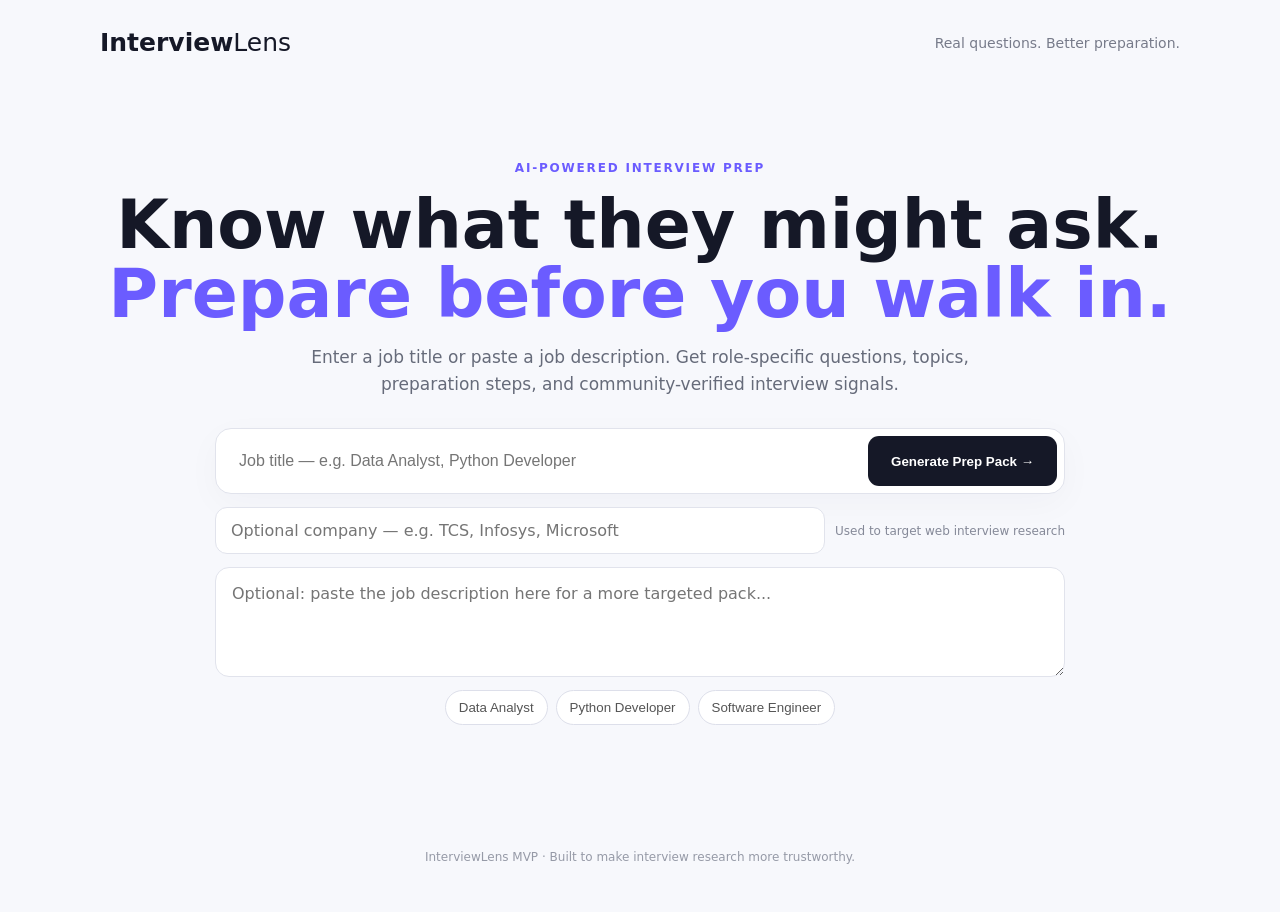
==== interviewlens/index.html @ b424f3cd "Polish interview experience panel styles" ====
<!doctype html>
<html lang="en"><head><meta charset="UTF-8"><meta name="viewport" content="width=device-width,initial-scale=1"><title>InterviewLens — Interview Prep</title><link rel="stylesheet" href="style.css"><style>.q-actions{margin-left:39px;display:flex;gap:8px;flex-wrap:wrap}.asked,.report{border:1px solid #dfe2ec;background:#f7f8fb;border-radius:9px;padding:8px 11px;cursor:pointer}.asked.confirmed,.report.reported{background:#eaf8ef;border-color:#bfe6cb;color:#23703c}.section-note{margin:-5px 0 15px;color:#777d8d;font-size:13px;line-height:1.5}.experience-list{display:grid;gap:10px}.experience-item{padding:14px;border:1px solid #e5e6ee;border-radius:12px;background:#fbfbfe}.experience-item>div:first-child{display:flex;justify-content:space-between;gap:12px;align-items:start}.experience-item strong{line-height:1.45}.report-count{font-size:12px;font-weight:800;white-space:nowrap;color:#4f43c9}.experience-context{display:flex;gap:6px;flex-wrap:wrap;margin-top:9px}.experience-chip{font-size:11px;color:#686d7c;background:white;border:1px solid #e2e4ec;border-radius:20px;padding:5px 8px}.modal{position:fixed;inset:0;background:#15182766;display:grid;place-items:center;padding:20px;z-index:20}.modal.hidden{display:none}.modal-panel{position:relative;width:min(520px,100%);background:white;border-radius:18px;padding:25px;box-shadow:0 20px 70px #15182730}.modal-close{position:absolute;right:14px;top:10px;border:0;background:transparent;font-size:27px;color:#777d8d;cursor:pointer}.modal-panel h3{margin:4px 0 10px;font-size:24px}.report-question{padding:12px;background:#f7f8fc;border-radius:10px;color:#424756;line-height:1.5}.modal-panel label{display:block;font-size:13px;font-weight:700;margin-top:14px}.modal-panel input,.modal-panel select{display:block;width:100%;margin-top:6px;padding:11px 12px;border:1px solid #dfe2ec;border-radius:10px;font:inherit;background:white}.privacy-note{font-size:12px;color:#858998;line-height:1.5}.modal-actions{display:flex;justify-content:flex-end;gap:8px;margin-top:16px}.primary-action{border:0;border-radius:10px;padding:10px 14px;background:#151827;color:white;font-weight:700;cursor:pointer}.report-status{display:block;margin-top:10px;color:#4f43c9}.experience-card{background:#fff}.section-note{margin-top:-6px}@media(max-width:700px){.q-actions{margin-left:0}.experience-item>div:first-child{display:block}.report-count{display:block;margin-top:6px}.modal-panel{padding:22px}}</style></head><body><main><header><div class="logo">Interview<span>Lens</span></div><div class="tag">Real questions. Better preparation.</div></header><section class="hero"><p class="eyebrow">AI-POWERED INTERVIEW PREP</p><h1>Know what they might ask.<br><span>Prepare before you walk in.</span></h1><p class="lead">Enter a job title or paste a job description. Get role-specific questions, topics, preparation steps, and community-verified interview signals.</p><div class="search"><input id="role" placeholder="Job title — e.g. Data Analyst, Python Developer"><button id="generate">Generate Prep Pack →</button></div><div class="research-input"><input id="company" placeholder="Optional company — e.g. TCS, Infosys, Microsoft"><span>Used to target web interview research</span></div><textarea id="jd" placeholder="Optional: paste the job description here for a more targeted pack..."></textarea><div class="examples"><button data-role="Data Analyst">Data Analyst</button><button data-role="Python Developer">Python Developer</button><button data-role="Software Engineer">Software Engineer</button></div></section><section id="results" class="hidden"><div class="result-head"><div><p class="eyebrow">YOUR PREP PACK</p><h2 id="resultTitle"></h2><p id="resultSub"></p></div><button id="reset" class="ghost">← New search</button></div><div class="grid"><article class="card wide"><div class="card-title"><h3>🔥 Top interview questions</h3><span id="confidence">Community confidence: building</span></div><div id="questions"></div></article><article class="card wide experience-card"><div class="card-title"><h3>🧑‍💼 Candidate interview experiences</h3><span>Community-reported context</span></div><p class="section-note">See which questions candidates report being asked most often, plus the interview round and difficulty they reported.</p><div id="experienceList" class="experience-list"></div></article><article class="card wide research-card"><div class="card-title"><h3>🌐 Web research</h3><span id="researchStatus">Not searched yet</span></div><div id="researchLeads" class="research-leads"></div><div id="sources" class="sources"></div></article><article class="card"><h3>🧠 Topics to revise</h3><ul id="topics"></ul></article><article class="card"><h3>💬 Behavioral questions</h3><ul id="behavioral"></ul></article><article class="card"><h3>✅ Before the interview</h3><ul id="checklist"></ul></article><article class="card trust"><h3>⭐ Community signal</h3><div class="signal" id="signalNumber">0</div><p>candidate confirmations</p><small>Recommendations and candidate-reported evidence are kept clearly separated.</small></article></div></section><div id="reportModal" class="modal hidden" role="dialog" aria-modal="true" aria-labelledby="reportTitle"><div class="modal-panel"><button id="closeReport" class="modal-close" aria-label="Close">×</button><p class="eyebrow">COMMUNITY REPORT</p><h3 id="reportTitle">Were you asked this?</h3><p id="reportQuestion" class="report-question"></p><label>Company (optional)<input id="reportCompany" maxlength="120" placeholder="e.g. TCS"></label><label>Interview round<select id="reportRound"><option>Technical</option><option>Coding</option><option>System Design</option><option>HR / Behavioral</option><option>Managerial</option><option>Screening</option><option>Other</option></select></label><label>Difficulty<select id="reportDifficulty"><option>Easy</option><option selected>Medium</option><option>Hard</option></select></label><p class="privacy-note">Do not enter your name, email, phone number, or other personal information.</p><div class="modal-actions"><button id="cancelReport" class="ghost">Cancel</button><button id="submitReport" class="primary-action">Submit experience</button></div><small id="reportStatus" class="report-status"></small></div></div><footer>InterviewLens MVP · Built to make interview research more trustworthy.</footer></main><script>window.INTERVIEWLENS_API='https://interviewlens-api.vercel.app';</script><script src="app.js"></script></body></html>
---- interviewlens/style.css ----
*{box-sizing:border-box}body{margin:0;font-family:Inter,system-ui,-apple-system,Segoe UI,sans-serif;background:#f7f8fc;color:#151827}main{max-width:1120px;margin:auto;padding:28px 20px}header{display:flex;justify-content:space-between;align-items:center}.logo{font-size:25px;font-weight:800}.logo span{font-weight:400}.tag{color:#777b8a;font-size:14px}.hero{padding:92px 0 65px;text-align:center}.eyebrow{font-size:12px;font-weight:800;letter-spacing:1.8px;color:#6b5cff}.hero h1{font-size:clamp(38px,6vw,68px);line-height:1.02;margin:15px 0}.hero h1 span{color:#6b5cff}.lead{max-width:720px;margin:0 auto 30px;color:#666b7a;font-size:17px;line-height:1.6}.search{display:flex;max-width:850px;margin:auto;background:#fff;padding:7px;border:1px solid #e1e3ec;border-radius:16px;box-shadow:0 10px 35px #1c214008}.search input{flex:1;border:0;outline:0;padding:16px;font-size:16px;min-width:0}.search button,#generate{border:0;border-radius:11px;padding:0 23px;background:#151827;color:white;font-weight:700;cursor:pointer}.research-input{display:flex;align-items:center;gap:10px;width:850px;max-width:100%;margin:13px auto 0;text-align:left}.research-input input{flex:1;min-width:0;border:1px solid #e1e3ec;border-radius:12px;padding:13px 15px;font:inherit;outline:0;background:#fff}.research-input span{font-size:12px;color:#858998;white-space:nowrap}textarea{display:block;width:850px;max-width:100%;height:110px;margin:13px auto;border:1px solid #e1e3ec;border-radius:14px;padding:16px;font:inherit;resize:vertical;outline:0}.examples{display:flex;gap:8px;justify-content:center;flex-wrap:wrap}.examples button,.ghost{border:1px solid #dddfea;background:white;padding:9px 13px;border-radius:20px;cursor:pointer;color:#555}.hidden{display:none}.result-head{display:flex;justify-content:space-between;align-items:end;margin-bottom:22px}.result-head h2{font-size:36px;margin:5px 0}.result-head p{color:#707585}.grid{display:grid;grid-template-columns:repeat(2,1fr);gap:16px}.card{background:white;border:1px solid #e3e5ed;border-radius:18px;padding:22px}.wide{grid-column:1/-1}.card h3{margin:0 0 16px}.card-title{display:flex;justify-content:space-between;gap:15px;align-items:center}.card-title span{font-size:12px;color:#737888}.q{border-top:1px solid #eeeef3;padding:17px 0}.q:first-child{border-top:0}.q-head{display:flex;gap:13px}.q-num{font-weight:800;color:#8b90a0}.q p{margin:0;font-weight:650;line-height:1.45}.q small{display:block;margin:8px 0 10px 39px;color:#8a8e9c}.answer{margin:0 0 10px 39px;border-left:3px solid #e3e5ed;padding-left:10px}.answer summary{cursor:pointer;color:#4f43c9;font-size:13px;font-weight:700}.answer p{margin:8px 0 0;color:#686d7c;font-size:13px;line-height:1.5;font-weight:400}.asked{margin-left:39px;border:1px solid #dfe2ec;background:#f7f8fb;border-radius:9px;padding:8px 11px;cursor:pointer}.asked.confirmed{background:#eaf8ef;border-color:#bfe6cb;color:#23703c}.card ul{padding-left:20px;margin:0}.card li{padding:7px 0;color:#565b6a;line-height:1.4}.trust{text-align:center}.signal{font-size:46px;font-weight:800;color:#6b5cff;margin:10px}.trust p{margin:0 0 12px;color:#666}.trust small{color:#858998;line-height:1.5;display:block}.research-card{background:#fbfbfe}.research-leads{display:grid;gap:10px}.lead-item{padding:14px;border:1px solid #e5e6ee;border-radius:12px;background:#fff}.lead-item p{margin:0 0 7px;font-weight:650;line-height:1.45}.lead-item small{color:#858998}.sources{margin-top:16px;display:grid;gap:8px}.source{padding:12px 14px;border:1px solid #e7e8ef;border-radius:10px;background:#fff}.source a{font-weight:700;color:#4f43c9;text-decoration:none}.source small{display:block;margin-top:5px;color:#858998;line-height:1.4}.research-empty{padding:12px 0;color:#777d8d;line-height:1.5}footer{text-align:center;color:#969aa7;font-size:12px;padding:60px 0 20px}@media(max-width:700px){main{padding:20px 14px}.tag{display:none}.hero{padding:60px 0 40px}.search{display:block;background:transparent;border:0;box-shadow:none}.search input{width:100%;background:white;border:1px solid #e1e3ec;border-radius:12px;margin-bottom:8px}.search button{height:52px;width:100%}.research-input{display:block}.research-input input{width:100%}.research-input span{display:block;margin:7px 2px 0}.grid{grid-template-columns:1fr}.wide{grid-column:auto}.result-head{align-items:start;gap:10px}.result-head h2{font-size:28px}.ghost{white-space:nowrap}}
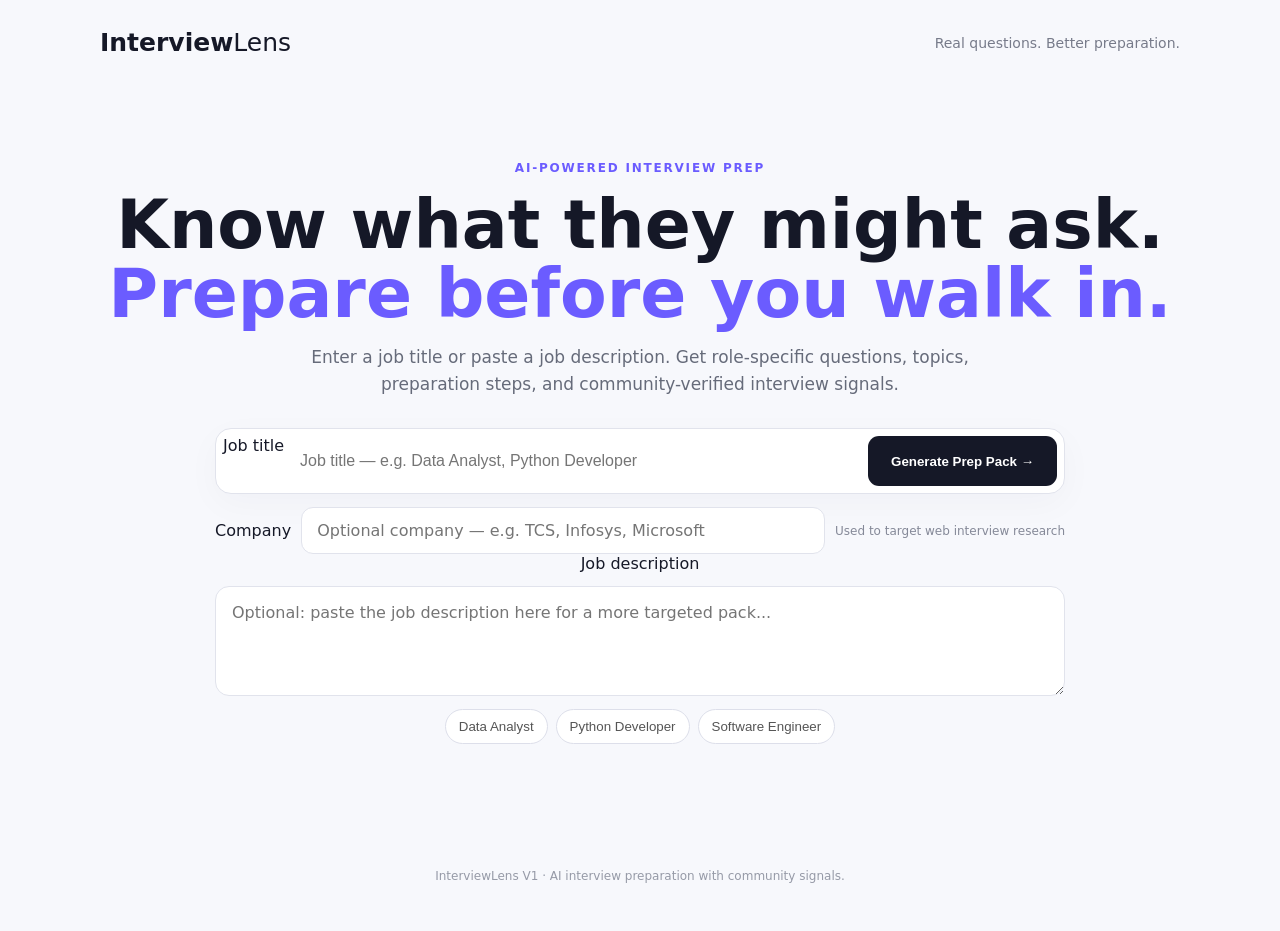
==== commit 9d677ad2: "polish InterviewLens metadata and accessibility" ====
--- a/interviewlens/index.html
+++ b/interviewlens/index.html
@@ -1,2 +1 @@
-<!doctype html>
-<html lang="en"><head><meta charset="UTF-8"><meta name="viewport" content="width=device-width,initial-scale=1"><title>InterviewLens — Interview Prep</title><link rel="stylesheet" href="style.css"><style>.q-actions{margin-left:39px;display:flex;gap:8px;flex-wrap:wrap}.asked,.report{border:1px solid #dfe2ec;background:#f7f8fb;border-radius:9px;padding:8px 11px;cursor:pointer}.asked.confirmed,.report.reported{background:#eaf8ef;border-color:#bfe6cb;color:#23703c}.section-note{margin:-5px 0 15px;color:#777d8d;font-size:13px;line-height:1.5}.experience-list{display:grid;gap:10px}.experience-item{padding:14px;border:1px solid #e5e6ee;border-radius:12px;background:#fbfbfe}.experience-item>div:first-child{display:flex;justify-content:space-between;gap:12px;align-items:start}.experience-item strong{line-height:1.45}.report-count{font-size:12px;font-weight:800;white-space:nowrap;color:#4f43c9}.experience-context{display:flex;gap:6px;flex-wrap:wrap;margin-top:9px}.experience-chip{font-size:11px;color:#686d7c;background:white;border:1px solid #e2e4ec;border-radius:20px;padding:5px 8px}.modal{position:fixed;inset:0;background:#15182766;display:grid;place-items:center;padding:20px;z-index:20}.modal.hidden{display:none}.modal-panel{position:relative;width:min(520px,100%);background:white;border-radius:18px;padding:25px;box-shadow:0 20px 70px #15182730}.modal-close{position:absolute;right:14px;top:10px;border:0;background:transparent;font-size:27px;color:#777d8d;cursor:pointer}.modal-panel h3{margin:4px 0 10px;font-size:24px}.report-question{padding:12px;background:#f7f8fc;border-radius:10px;color:#424756;line-height:1.5}.modal-panel label{display:block;font-size:13px;font-weight:700;margin-top:14px}.modal-panel input,.modal-panel select{display:block;width:100%;margin-top:6px;padding:11px 12px;border:1px solid #dfe2ec;border-radius:10px;font:inherit;background:white}.privacy-note{font-size:12px;color:#858998;line-height:1.5}.modal-actions{display:flex;justify-content:flex-end;gap:8px;margin-top:16px}.primary-action{border:0;border-radius:10px;padding:10px 14px;background:#151827;color:white;font-weight:700;cursor:pointer}.report-status{display:block;margin-top:10px;color:#4f43c9}.experience-card{background:#fff}.section-note{margin-top:-6px}@media(max-width:700px){.q-actions{margin-left:0}.experience-item>div:first-child{display:block}.report-count{display:block;margin-top:6px}.modal-panel{padding:22px}}</style></head><body><main><header><div class="logo">Interview<span>Lens</span></div><div class="tag">Real questions. Better preparation.</div></header><section class="hero"><p class="eyebrow">AI-POWERED INTERVIEW PREP</p><h1>Know what they might ask.<br><span>Prepare before you walk in.</span></h1><p class="lead">Enter a job title or paste a job description. Get role-specific questions, topics, preparation steps, and community-verified interview signals.</p><div class="search"><input id="role" placeholder="Job title — e.g. Data Analyst, Python Developer"><button id="generate">Generate Prep Pack →</button></div><div class="research-input"><input id="company" placeholder="Optional company — e.g. TCS, Infosys, Microsoft"><span>Used to target web interview research</span></div><textarea id="jd" placeholder="Optional: paste the job description here for a more targeted pack..."></textarea><div class="examples"><button data-role="Data Analyst">Data Analyst</button><button data-role="Python Developer">Python Developer</button><button data-role="Software Engineer">Software Engineer</button></div></section><section id="results" class="hidden"><div class="result-head"><div><p class="eyebrow">YOUR PREP PACK</p><h2 id="resultTitle"></h2><p id="resultSub"></p></div><button id="reset" class="ghost">← New search</button></div><div class="grid"><article class="card wide"><div class="card-title"><h3>🔥 Top interview questions</h3><span id="confidence">Community confidence: building</span></div><div id="questions"></div></article><article class="card wide experience-card"><div class="card-title"><h3>🧑‍💼 Candidate interview experiences</h3><span>Community-reported context</span></div><p class="section-note">See which questions candidates report being asked most often, plus the interview round and difficulty they reported.</p><div id="experienceList" class="experience-list"></div></article><article class="card wide research-card"><div class="card-title"><h3>🌐 Web research</h3><span id="researchStatus">Not searched yet</span></div><div id="researchLeads" class="research-leads"></div><div id="sources" class="sources"></div></article><article class="card"><h3>🧠 Topics to revise</h3><ul id="topics"></ul></article><article class="card"><h3>💬 Behavioral questions</h3><ul id="behavioral"></ul></article><article class="card"><h3>✅ Before the interview</h3><ul id="checklist"></ul></article><article class="card trust"><h3>⭐ Community signal</h3><div class="signal" id="signalNumber">0</div><p>candidate confirmations</p><small>Recommendations and candidate-reported evidence are kept clearly separated.</small></article></div></section><div id="reportModal" class="modal hidden" role="dialog" aria-modal="true" aria-labelledby="reportTitle"><div class="modal-panel"><button id="closeReport" class="modal-close" aria-label="Close">×</button><p class="eyebrow">COMMUNITY REPORT</p><h3 id="reportTitle">Were you asked this?</h3><p id="reportQuestion" class="report-question"></p><label>Company (optional)<input id="reportCompany" maxlength="120" placeholder="e.g. TCS"></label><label>Interview round<select id="reportRound"><option>Technical</option><option>Coding</option><option>System Design</option><option>HR / Behavioral</option><option>Managerial</option><option>Screening</option><option>Other</option></select></label><label>Difficulty<select id="reportDifficulty"><option>Easy</option><option selected>Medium</option><option>Hard</option></select></label><p class="privacy-note">Do not enter your name, email, phone number, or other personal information.</p><div class="modal-actions"><button id="cancelReport" class="ghost">Cancel</button><button id="submitReport" class="primary-action">Submit experience</button></div><small id="reportStatus" class="report-status"></small></div></div><footer>InterviewLens MVP · Built to make interview research more trustworthy.</footer></main><script>window.INTERVIEWLENS_API='https://interviewlens-api.vercel.app';</script><script src="app.js"></script></body></html>+<!doctype html><html lang="en"><head><meta charset="UTF-8"><meta name="viewport" content="width=device-width,initial-scale=1"><meta name="theme-color" content="#151827"><meta name="description" content="InterviewLens helps job seekers prepare for interviews with role-specific questions, web research, candidate-reported experiences, and an adaptive AI mock interview."><meta property="og:type" content="website"><meta property="og:title" content="InterviewLens — AI Interview Preparation"><meta property="og:description" content="Prepare with role-specific questions, real interview signals, web research, and adaptive AI mock interviews."><meta property="og:url" content="https://karanaldo-07.github.io/web/"><link rel="canonical" href="https://karanaldo-07.github.io/web/"><title>InterviewLens — AI Interview Preparation</title><link rel="stylesheet" href="style.css"><style>.q-actions{margin-left:39px;display:flex;gap:8px;flex-wrap:wrap}.asked,.report{border:1px solid #dfe2ec;background:#f7f8fb;border-radius:9px;padding:8px 11px;cursor:pointer}.asked.confirmed,.report.reported{background:#eaf8ef;border-color:#bfe6cb;color:#23703c}.section-note{margin:-5px 0 15px;color:#777d8d;font-size:13px;line-height:1.5}.experience-list{display:grid;gap:10px}.experience-item{padding:14px;border:1px solid #e5e6ee;border-radius:12px;background:#fbfbfe}.experience-item>div:first-child{display:flex;justify-content:space-between;gap:12px;align-items:start}.experience-item strong{line-height:1.45}.report-count{font-size:12px;font-weight:800;white-space:nowrap;color:#4f43c9}.experience-context{display:flex;gap:6px;flex-wrap:wrap;margin-top:9px}.experience-chip{font-size:11px;color:#686d7c;background:white;border:1px solid #e2e4ec;border-radius:20px;padding:5px 8px}.modal{position:fixed;inset:0;background:#15182766;display:grid;place-items:center;padding:20px;z-index:20}.modal.hidden{display:none}.modal-panel{position:relative;width:min(520px,100%);background:white;border-radius:18px;padding:25px;box-shadow:0 20px 70px #15182730}.modal-close{position:absolute;right:14px;top:10px;border:0;background:transparent;font-size:27px;color:#777d8d;cursor:pointer}.modal-panel h3{margin:4px 0 10px;font-size:24px}.report-question{padding:12px;background:#f7f8fc;border-radius:10px;color:#424756;line-height:1.5}.modal-panel label{display:block;font-size:13px;font-weight:700;margin-top:14px}.modal-panel input,.modal-panel select{display:block;width:100%;margin-top:6px;padding:11px 12px;border:1px solid #dfe2ec;border-radius:10px;font:inherit;background:white}.privacy-note{font-size:12px;color:#858998;line-height:1.5}.modal-actions{display:flex;justify-content:flex-end;gap:8px;margin-top:16px}.primary-action{border:0;border-radius:10px;padding:10px 14px;background:#151827;color:white;font-weight:700;cursor:pointer}.report-status{display:block;margin-top:10px;color:#4f43c9}.experience-card{background:#fff}.section-note{margin-top:-6px}@media(max-width:700px){.q-actions{margin-left:0}.experience-item>div:first-child{display:block}.report-count{display:block;margin-top:6px}.modal-panel{padding:22px}}</style><script type="application/ld+json">{"@context":"https://schema.org","@type":"WebApplication","name":"InterviewLens","applicationCategory":"BusinessApplication","operatingSystem":"Web","description":"AI-powered interview preparation with role-specific questions, candidate-reported interview experiences, web research, and adaptive mock interviews.","url":"https://karanaldo-07.github.io/web/"}</script></head><body><main><header><div class="logo" aria-label="InterviewLens">Interview<span>Lens</span></div><div class="tag">Real questions. Better preparation.</div></header><section class="hero"><p class="eyebrow">AI-POWERED INTERVIEW PREP</p><h1>Know what they might ask.<br><span>Prepare before you walk in.</span></h1><p class="lead">Enter a job title or paste a job description. Get role-specific questions, topics, preparation steps, and community-verified interview signals.</p><div class="search"><label class="sr-only" for="role">Job title</label><input id="role" aria-label="Job title" autocomplete="organization-title" placeholder="Job title — e.g. Data Analyst, Python Developer"><button id="generate" type="button">Generate Prep Pack →</button></div><div class="research-input"><label class="sr-only" for="company">Company</label><input id="company" aria-label="Company" autocomplete="organization" placeholder="Optional company — e.g. TCS, Infosys, Microsoft"><span>Used to target web interview research</span></div><label class="sr-only" for="jd">Job description</label><textarea id="jd" aria-label="Job description" placeholder="Optional: paste the job description here for a more targeted pack..."></textarea><div class="examples"><button type="button" data-role="Data Analyst">Data Analyst</button><button type="button" data-role="Python Developer">Python Developer</button><button type="button" data-role="Software Engineer">Software Engineer</button></div></section><section id="results" class="hidden" aria-live="polite"><div class="result-head"><div><p class="eyebrow">YOUR PREP PACK</p><h2 id="resultTitle"></h2><p id="resultSub"></p></div><button id="reset" class="ghost" type="button">← New search</button></div><div class="grid"><article class="card wide"><div class="card-title"><h3>🔥 Top interview questions</h3><span id="confidence">Community confidence: building</span></div><div id="questions"></div></article><article class="card wide experience-card"><div class="card-title"><h3>🧑‍💼 Candidate interview experiences</h3><span>Community-reported context</span></div><p class="section-note">See which questions candidates report being asked most often, plus the interview round and difficulty they reported.</p><div id="experienceList" class="experience-list"></div></article><article class="card wide research-card"><div class="card-title"><h3>🌐 Web research</h3><span id="researchStatus">Not searched yet</span></div><div id="researchLeads" class="research-leads"></div><div id="sources" class="sources"></div></article><article class="card"><h3>🧠 Topics to revise</h3><ul id="topics"></ul></article><article class="card"><h3>💬 Behavioral questions</h3><ul id="behavioral"></ul></article><article class="card"><h3>✅ Before the interview</h3><ul id="checklist"></ul></article><article class="card trust"><h3>⭐ Community signal</h3><div class="signal" id="signalNumber">0</div><p>candidate confirmations</p><small>Recommendations and candidate-reported evidence are kept clearly separated.</small></article></div></section><div id="reportModal" class="modal hidden" role="dialog" aria-modal="true" aria-labelledby="reportTitle"><div class="modal-panel"><button id="closeReport" class="modal-close" aria-label="Close" type="button">×</button><p class="eyebrow">COMMUNITY REPORT</p><h3 id="reportTitle">Were you asked this?</h3><p id="reportQuestion" class="report-question"></p><label>Company (optional)<input id="reportCompany" maxlength="120" autocomplete="organization" placeholder="e.g. TCS"></label><label>Interview round<select id="reportRound"><option>Technical</option><option>Coding</option><option>System Design</option><option>HR / Behavioral</option><option>Managerial</option><option>Screening</option><option>Other</option></select></label><label>Difficulty<select id="reportDifficulty"><option>Easy</option><option selected>Medium</option><option>Hard</option></select></label><p class="privacy-note">Do not enter your name, email, phone number, or other personal information.</p><div class="modal-actions"><button id="cancelReport" class="ghost" type="button">Cancel</button><button id="submitReport" class="primary-action" type="button">Submit experience</button></div><small id="reportStatus" class="report-status"></small></div></div><noscript><p class="noscript">InterviewLens needs JavaScript enabled to generate your interview preparation pack.</p></noscript><footer>InterviewLens V1 · AI interview preparation with community signals.</footer></main><script>window.INTERVIEWLENS_API='https://interviewlens-api.vercel.app';</script><script src="app.js"></script><script src="mock.js?v=4"></script></body></html>
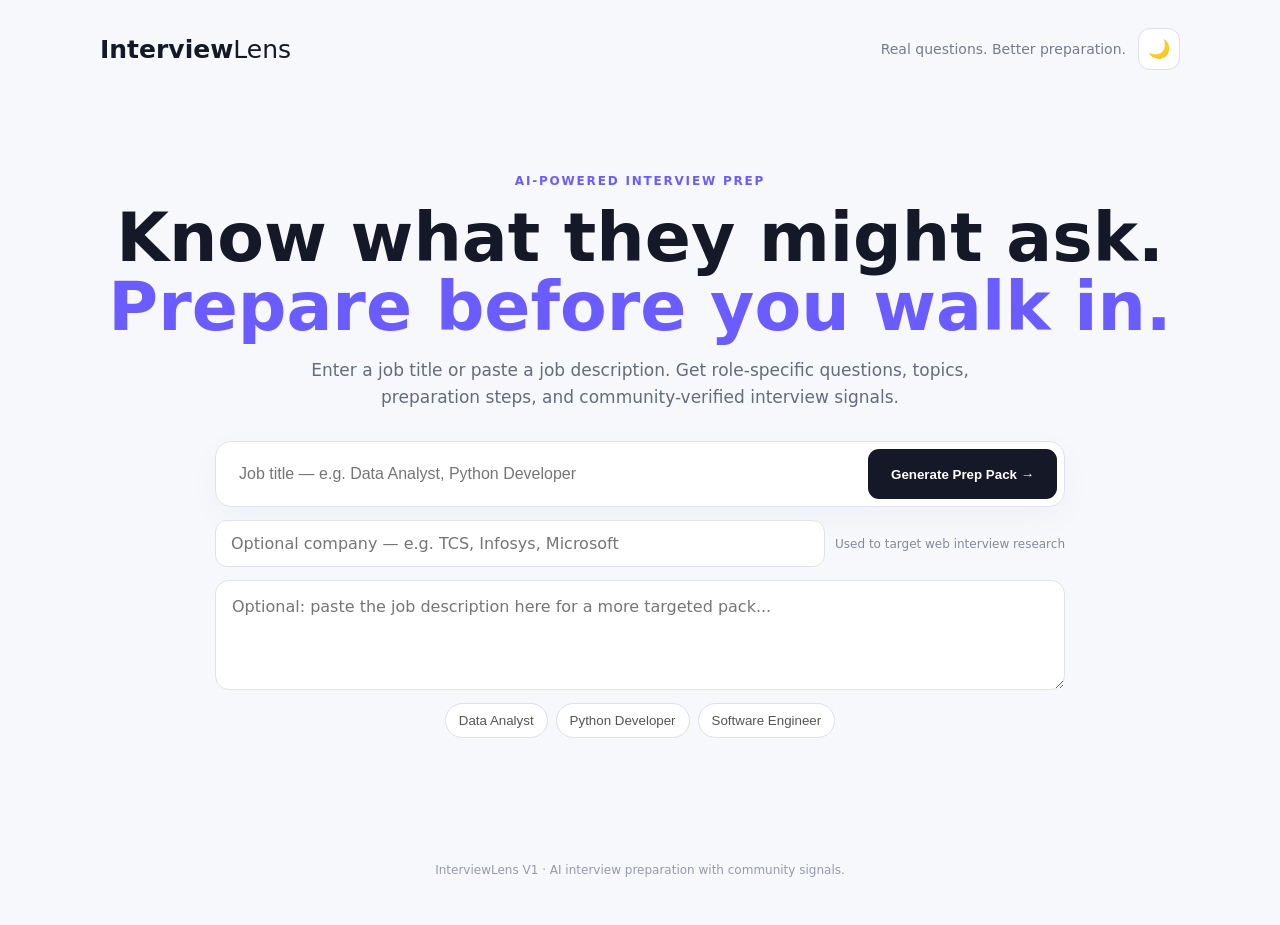
==== commit 1b39b3ff: "Add visible theme toggle to header" ====
--- a/interviewlens/index.html
+++ b/interviewlens/index.html
@@ -1 +1 @@
-<!doctype html><html lang="en"><head><meta charset="UTF-8"><meta name="viewport" content="width=device-width,initial-scale=1"><meta name="theme-color" content="#151827"><meta name="description" content="InterviewLens helps job seekers prepare for interviews with role-specific questions, web research, candidate-reported experiences, and an adaptive AI mock interview."><meta property="og:type" content="website"><meta property="og:title" content="InterviewLens — AI Interview Preparation"><meta property="og:description" content="Prepare with role-specific questions, real interview signals, web research, and adaptive AI mock interviews."><meta property="og:url" content="https://karanaldo-07.github.io/web/"><link rel="canonical" href="https://karanaldo-07.github.io/web/"><title>InterviewLens — AI Interview Preparation</title><link rel="stylesheet" href="style.css"><style>.q-actions{margin-left:39px;display:flex;gap:8px;flex-wrap:wrap}.asked,.report{border:1px solid #dfe2ec;background:#f7f8fb;border-radius:9px;padding:8px 11px;cursor:pointer}.asked.confirmed,.report.reported{background:#eaf8ef;border-color:#bfe6cb;color:#23703c}.section-note{margin:-5px 0 15px;color:#777d8d;font-size:13px;line-height:1.5}.experience-list{display:grid;gap:10px}.experience-item{padding:14px;border:1px solid #e5e6ee;border-radius:12px;background:#fbfbfe}.experience-item>div:first-child{display:flex;justify-content:space-between;gap:12px;align-items:start}.experience-item strong{line-height:1.45}.report-count{font-size:12px;font-weight:800;white-space:nowrap;color:#4f43c9}.experience-context{display:flex;gap:6px;flex-wrap:wrap;margin-top:9px}.experience-chip{font-size:11px;color:#686d7c;background:white;border:1px solid #e2e4ec;border-radius:20px;padding:5px 8px}.modal{position:fixed;inset:0;background:#15182766;display:grid;place-items:center;padding:20px;z-index:20}.modal.hidden{display:none}.modal-panel{position:relative;width:min(520px,100%);background:white;border-radius:18px;padding:25px;box-shadow:0 20px 70px #15182730}.modal-close{position:absolute;right:14px;top:10px;border:0;background:transparent;font-size:27px;color:#777d8d;cursor:pointer}.modal-panel h3{margin:4px 0 10px;font-size:24px}.report-question{padding:12px;background:#f7f8fc;border-radius:10px;color:#424756;line-height:1.5}.modal-panel label{display:block;font-size:13px;font-weight:700;margin-top:14px}.modal-panel input,.modal-panel select{display:block;width:100%;margin-top:6px;padding:11px 12px;border:1px solid #dfe2ec;border-radius:10px;font:inherit;background:white}.privacy-note{font-size:12px;color:#858998;line-height:1.5}.modal-actions{display:flex;justify-content:flex-end;gap:8px;margin-top:16px}.primary-action{border:0;border-radius:10px;padding:10px 14px;background:#151827;color:white;font-weight:700;cursor:pointer}.report-status{display:block;margin-top:10px;color:#4f43c9}.experience-card{background:#fff}.section-note{margin-top:-6px}@media(max-width:700px){.q-actions{margin-left:0}.experience-item>div:first-child{display:block}.report-count{display:block;margin-top:6px}.modal-panel{padding:22px}}</style><script type="application/ld+json">{"@context":"https://schema.org","@type":"WebApplication","name":"InterviewLens","applicationCategory":"BusinessApplication","operatingSystem":"Web","description":"AI-powered interview preparation with role-specific questions, candidate-reported interview experiences, web research, and adaptive mock interviews.","url":"https://karanaldo-07.github.io/web/"}</script></head><body><main><header><div class="logo" aria-label="InterviewLens">Interview<span>Lens</span></div><div class="tag">Real questions. Better preparation.</div></header><section class="hero"><p class="eyebrow">AI-POWERED INTERVIEW PREP</p><h1>Know what they might ask.<br><span>Prepare before you walk in.</span></h1><p class="lead">Enter a job title or paste a job description. Get role-specific questions, topics, preparation steps, and community-verified interview signals.</p><div class="search"><label class="sr-only" for="role">Job title</label><input id="role" aria-label="Job title" autocomplete="organization-title" placeholder="Job title — e.g. Data Analyst, Python Developer"><button id="generate" type="button">Generate Prep Pack →</button></div><div class="research-input"><label class="sr-only" for="company">Company</label><input id="company" aria-label="Company" autocomplete="organization" placeholder="Optional company — e.g. TCS, Infosys, Microsoft"><span>Used to target web interview research</span></div><label class="sr-only" for="jd">Job description</label><textarea id="jd" aria-label="Job description" placeholder="Optional: paste the job description here for a more targeted pack..."></textarea><div class="examples"><button type="button" data-role="Data Analyst">Data Analyst</button><button type="button" data-role="Python Developer">Python Developer</button><button type="button" data-role="Software Engineer">Software Engineer</button></div></section><section id="results" class="hidden" aria-live="polite"><div class="result-head"><div><p class="eyebrow">YOUR PREP PACK</p><h2 id="resultTitle"></h2><p id="resultSub"></p></div><button id="reset" class="ghost" type="button">← New search</button></div><div class="grid"><article class="card wide"><div class="card-title"><h3>🔥 Top interview questions</h3><span id="confidence">Community confidence: building</span></div><div id="questions"></div></article><article class="card wide experience-card"><div class="card-title"><h3>🧑‍💼 Candidate interview experiences</h3><span>Community-reported context</span></div><p class="section-note">See which questions candidates report being asked most often, plus the interview round and difficulty they reported.</p><div id="experienceList" class="experience-list"></div></article><article class="card wide research-card"><div class="card-title"><h3>🌐 Web research</h3><span id="researchStatus">Not searched yet</span></div><div id="researchLeads" class="research-leads"></div><div id="sources" class="sources"></div></article><article class="card"><h3>🧠 Topics to revise</h3><ul id="topics"></ul></article><article class="card"><h3>💬 Behavioral questions</h3><ul id="behavioral"></ul></article><article class="card"><h3>✅ Before the interview</h3><ul id="checklist"></ul></article><article class="card trust"><h3>⭐ Community signal</h3><div class="signal" id="signalNumber">0</div><p>candidate confirmations</p><small>Recommendations and candidate-reported evidence are kept clearly separated.</small></article></div></section><div id="reportModal" class="modal hidden" role="dialog" aria-modal="true" aria-labelledby="reportTitle"><div class="modal-panel"><button id="closeReport" class="modal-close" aria-label="Close" type="button">×</button><p class="eyebrow">COMMUNITY REPORT</p><h3 id="reportTitle">Were you asked this?</h3><p id="reportQuestion" class="report-question"></p><label>Company (optional)<input id="reportCompany" maxlength="120" autocomplete="organization" placeholder="e.g. TCS"></label><label>Interview round<select id="reportRound"><option>Technical</option><option>Coding</option><option>System Design</option><option>HR / Behavioral</option><option>Managerial</option><option>Screening</option><option>Other</option></select></label><label>Difficulty<select id="reportDifficulty"><option>Easy</option><option selected>Medium</option><option>Hard</option></select></label><p class="privacy-note">Do not enter your name, email, phone number, or other personal information.</p><div class="modal-actions"><button id="cancelReport" class="ghost" type="button">Cancel</button><button id="submitReport" class="primary-action" type="button">Submit experience</button></div><small id="reportStatus" class="report-status"></small></div></div><noscript><p class="noscript">InterviewLens needs JavaScript enabled to generate your interview preparation pack.</p></noscript><footer>InterviewLens V1 · AI interview preparation with community signals.</footer></main><script>window.INTERVIEWLENS_API='https://interviewlens-api.vercel.app';</script><script src="app.js"></script><script src="mock.js?v=4"></script></body></html>+<!doctype html><html lang="en"><head><meta charset="UTF-8"><meta name="viewport" content="width=device-width,initial-scale=1"><meta name="theme-color" content="#151827"><meta name="description" content="InterviewLens helps job seekers prepare for interviews with role-specific questions, web research, candidate-reported experiences, and an adaptive AI mock interview."><meta property="og:type" content="website"><meta property="og:title" content="InterviewLens — AI Interview Preparation"><meta property="og:description" content="Prepare with role-specific questions, real interview signals, web research, and adaptive AI mock interviews."><meta property="og:url" content="https://karanaldo-07.github.io/web/"><link rel="canonical" href="https://karanaldo-07.github.io/web/"><title>InterviewLens — AI Interview Preparation</title><link rel="stylesheet" href="style.css"><style>.q-actions{margin-left:39px;display:flex;gap:8px;flex-wrap:wrap}.asked,.report{border:1px solid #dfe2ec;background:#f7f8fb;border-radius:9px;padding:8px 11px;cursor:pointer}.asked.confirmed,.report.reported{background:#eaf8ef;border-color:#bfe6cb;color:#23703c}.section-note{margin:-5px 0 15px;color:#777d8d;font-size:13px;line-height:1.5}.experience-list{display:grid;gap:10px}.experience-item{padding:14px;border:1px solid #e5e6ee;border-radius:12px;background:#fbfbfe}.experience-item>div:first-child{display:flex;justify-content:space-between;gap:12px;align-items:start}.experience-item strong{line-height:1.45}.report-count{font-size:12px;font-weight:800;white-space:nowrap;color:#4f43c9}.experience-context{display:flex;gap:6px;flex-wrap:wrap;margin-top:9px}.experience-chip{font-size:11px;color:#686d7c;background:white;border:1px solid #e2e4ec;border-radius:20px;padding:5px 8px}.modal{position:fixed;inset:0;background:#15182766;display:grid;place-items:center;padding:20px;z-index:20}.modal.hidden{display:none}.modal-panel{position:relative;width:min(520px,100%);background:white;border-radius:18px;padding:25px;box-shadow:0 20px 70px #15182730}.modal-close{position:absolute;right:14px;top:10px;border:0;background:transparent;font-size:27px;color:#777d8d;cursor:pointer}.modal-panel h3{margin:4px 0 10px;font-size:24px}.report-question{padding:12px;background:#f7f8fc;border-radius:10px;color:#424756;line-height:1.5}.modal-panel label{display:block;font-size:13px;font-weight:700;margin-top:14px}.modal-panel input,.modal-panel select{display:block;width:100%;margin-top:6px;padding:11px 12px;border:1px solid #dfe2ec;border-radius:10px;font:inherit;background:white}.privacy-note{font-size:12px;color:#858998;line-height:1.5}.modal-actions{display:flex;justify-content:flex-end;gap:8px;margin-top:16px}.primary-action{border:0;border-radius:10px;padding:10px 14px;background:#151827;color:white;font-weight:700;cursor:pointer}.report-status{display:block;margin-top:10px;color:#4f43c9}.experience-card{background:#fff}.section-note{margin-top:-6px}@media(max-width:700px){.q-actions{margin-left:0}.experience-item>div:first-child{display:block}.report-count{display:block;margin-top:6px}.modal-panel{padding:22px}}.header-actions{display:flex;align-items:center;gap:12px}.theme-toggle{width:42px;height:42px;border:1px solid #dddfea;background:#fff;border-radius:12px;display:grid;place-items:center;cursor:pointer;font-size:18px;line-height:1}.theme-toggle:focus-visible{outline:3px solid #c9c4ff;outline-offset:2px}@media(max-width:700px){.header-actions{gap:0}}</style><script type="application/ld+json">{"@context":"https://schema.org","@type":"WebApplication","name":"InterviewLens","applicationCategory":"BusinessApplication","operatingSystem":"Web","description":"AI-powered interview preparation with role-specific questions, candidate-reported interview experiences, web research, and adaptive mock interviews.","url":"https://karanaldo-07.github.io/web/"}</script></head><body><main><header><div class="logo" aria-label="InterviewLens">Interview<span>Lens</span></div><div class="header-actions"><div class="tag">Real questions. Better preparation.</div><button id="themeToggle" class="theme-toggle" type="button" aria-label="Switch to dark mode" title="Switch to dark mode">🌙</button></div></header><section class="hero"><p class="eyebrow">AI-POWERED INTERVIEW PREP</p><h1>Know what they might ask.<br><span>Prepare before you walk in.</span></h1><p class="lead">Enter a job title or paste a job description. Get role-specific questions, topics, preparation steps, and community-verified interview signals.</p><div class="search"><label class="sr-only" for="role">Job title</label><input id="role" aria-label="Job title" autocomplete="organization-title" placeholder="Job title — e.g. Data Analyst, Python Developer"><button id="generate" type="button">Generate Prep Pack →</button></div><div class="research-input"><label class="sr-only" for="company">Company</label><input id="company" aria-label="Company" autocomplete="organization" placeholder="Optional company — e.g. TCS, Infosys, Microsoft"><span>Used to target web interview research</span></div><label class="sr-only" for="jd">Job description</label><textarea id="jd" aria-label="Job description" placeholder="Optional: paste the job description here for a more targeted pack..."></textarea><div class="examples"><button type="button" data-role="Data Analyst">Data Analyst</button><button type="button" data-role="Python Developer">Python Developer</button><button type="button" data-role="Software Engineer">Software Engineer</button></div></section><section id="results" class="hidden" aria-live="polite"><div class="result-head"><div><p class="eyebrow">YOUR PREP PACK</p><h2 id="resultTitle"></h2><p id="resultSub"></p></div><button id="reset" class="ghost" type="button">← New search</button></div><div class="grid"><article class="card wide"><div class="card-title"><h3>🔥 Top interview questions</h3><span id="confidence">Community confidence: building</span></div><div id="questions"></div></article><article class="card wide experience-card"><div class="card-title"><h3>🧑‍💼 Candidate interview experiences</h3><span>Community-reported context</span></div><p class="section-note">See which questions candidates report being asked most often, plus the interview round and difficulty they reported.</p><div id="experienceList" class="experience-list"></div></article><article class="card wide research-card"><div class="card-title"><h3>🌐 Web research</h3><span id="researchStatus">Not searched yet</span></div><div id="researchLeads" class="research-leads"></div><div id="sources" class="sources"></div></article><article class="card"><h3>🧠 Topics to revise</h3><ul id="topics"></ul></article><article class="card"><h3>💬 Behavioral questions</h3><ul id="behavioral"></ul></article><article class="card"><h3>✅ Before the interview</h3><ul id="checklist"></ul></article><article class="card trust"><h3>⭐ Community signal</h3><div class="signal" id="signalNumber">0</div><p>candidate confirmations</p><small>Recommendations and candidate-reported evidence are kept clearly separated.</small></article></div></section><div id="reportModal" class="modal hidden" role="dialog" aria-modal="true" aria-labelledby="reportTitle"><div class="modal-panel"><button id="closeReport" class="modal-close" aria-label="Close" type="button">×</button><p class="eyebrow">COMMUNITY REPORT</p><h3 id="reportTitle">Were you asked this?</h3><p id="reportQuestion" class="report-question"></p><label>Company (optional)<input id="reportCompany" maxlength="120" autocomplete="organization" placeholder="e.g. TCS"></label><label>Interview round<select id="reportRound"><option>Technical</option><option>Coding</option><option>System Design</option><option>HR / Behavioral</option><option>Managerial</option><option>Screening</option><option>Other</option></select></label><label>Difficulty<select id="reportDifficulty"><option>Easy</option><option selected>Medium</option><option>Hard</option></select></label><p class="privacy-note">Do not enter your name, email, phone number, or other personal information.</p><div class="modal-actions"><button id="cancelReport" class="ghost" type="button">Cancel</button><button id="submitReport" class="primary-action" type="button">Submit experience</button></div><small id="reportStatus" class="report-status"></small></div></div><noscript><p class="noscript">InterviewLens needs JavaScript enabled to generate your interview preparation pack.</p></noscript><footer>InterviewLens V1 · AI interview preparation with community signals.</footer></main><script>window.INTERVIEWLENS_API='https://interviewlens-api.vercel.app';</script><script src="theme.js"></script><script src="app.js"></script><script src="mock.js?v=4"></script></body></html>
--- a/interviewlens/style.css
+++ b/interviewlens/style.css
@@ -1 +1,45 @@
-*{box-sizing:border-box}body{margin:0;font-family:Inter,system-ui,-apple-system,Segoe UI,sans-serif;background:#f7f8fc;color:#151827}main{max-width:1120px;margin:auto;padding:28px 20px}header{display:flex;justify-content:space-between;align-items:center}.logo{font-size:25px;font-weight:800}.logo span{font-weight:400}.tag{color:#777b8a;font-size:14px}.hero{padding:92px 0 65px;text-align:center}.eyebrow{font-size:12px;font-weight:800;letter-spacing:1.8px;color:#6b5cff}.hero h1{font-size:clamp(38px,6vw,68px);line-height:1.02;margin:15px 0}.hero h1 span{color:#6b5cff}.lead{max-width:720px;margin:0 auto 30px;color:#666b7a;font-size:17px;line-height:1.6}.search{display:flex;max-width:850px;margin:auto;background:#fff;padding:7px;border:1px solid #e1e3ec;border-radius:16px;box-shadow:0 10px 35px #1c214008}.search input{flex:1;border:0;outline:0;padding:16px;font-size:16px;min-width:0}.search button,#generate{border:0;border-radius:11px;padding:0 23px;background:#151827;color:white;font-weight:700;cursor:pointer}.research-input{display:flex;align-items:center;gap:10px;width:850px;max-width:100%;margin:13px auto 0;text-align:left}.research-input input{flex:1;min-width:0;border:1px solid #e1e3ec;border-radius:12px;padding:13px 15px;font:inherit;outline:0;background:#fff}.research-input span{font-size:12px;color:#858998;white-space:nowrap}textarea{display:block;width:850px;max-width:100%;height:110px;margin:13px auto;border:1px solid #e1e3ec;border-radius:14px;padding:16px;font:inherit;resize:vertical;outline:0}.examples{display:flex;gap:8px;justify-content:center;flex-wrap:wrap}.examples button,.ghost{border:1px solid #dddfea;background:white;padding:9px 13px;border-radius:20px;cursor:pointer;color:#555}.hidden{display:none}.result-head{display:flex;justify-content:space-between;align-items:end;margin-bottom:22px}.result-head h2{font-size:36px;margin:5px 0}.result-head p{color:#707585}.grid{display:grid;grid-template-columns:repeat(2,1fr);gap:16px}.card{background:white;border:1px solid #e3e5ed;border-radius:18px;padding:22px}.wide{grid-column:1/-1}.card h3{margin:0 0 16px}.card-title{display:flex;justify-content:space-between;gap:15px;align-items:center}.card-title span{font-size:12px;color:#737888}.q{border-top:1px solid #eeeef3;padding:17px 0}.q:first-child{border-top:0}.q-head{display:flex;gap:13px}.q-num{font-weight:800;color:#8b90a0}.q p{margin:0;font-weight:650;line-height:1.45}.q small{display:block;margin:8px 0 10px 39px;color:#8a8e9c}.answer{margin:0 0 10px 39px;border-left:3px solid #e3e5ed;padding-left:10px}.answer summary{cursor:pointer;color:#4f43c9;font-size:13px;font-weight:700}.answer p{margin:8px 0 0;color:#686d7c;font-size:13px;line-height:1.5;font-weight:400}.asked{margin-left:39px;border:1px solid #dfe2ec;background:#f7f8fb;border-radius:9px;padding:8px 11px;cursor:pointer}.asked.confirmed{background:#eaf8ef;border-color:#bfe6cb;color:#23703c}.card ul{padding-left:20px;margin:0}.card li{padding:7px 0;color:#565b6a;line-height:1.4}.trust{text-align:center}.signal{font-size:46px;font-weight:800;color:#6b5cff;margin:10px}.trust p{margin:0 0 12px;color:#666}.trust small{color:#858998;line-height:1.5;display:block}.research-card{background:#fbfbfe}.research-leads{display:grid;gap:10px}.lead-item{padding:14px;border:1px solid #e5e6ee;border-radius:12px;background:#fff}.lead-item p{margin:0 0 7px;font-weight:650;line-height:1.45}.lead-item small{color:#858998}.sources{margin-top:16px;display:grid;gap:8px}.source{padding:12px 14px;border:1px solid #e7e8ef;border-radius:10px;background:#fff}.source a{font-weight:700;color:#4f43c9;text-decoration:none}.source small{display:block;margin-top:5px;color:#858998;line-height:1.4}.research-empty{padding:12px 0;color:#777d8d;line-height:1.5}footer{text-align:center;color:#969aa7;font-size:12px;padding:60px 0 20px}@media(max-width:700px){main{padding:20px 14px}.tag{display:none}.hero{padding:60px 0 40px}.search{display:block;background:transparent;border:0;box-shadow:none}.search input{width:100%;background:white;border:1px solid #e1e3ec;border-radius:12px;margin-bottom:8px}.search button{height:52px;width:100%}.research-input{display:block}.research-input input{width:100%}.research-input span{display:block;margin:7px 2px 0}.grid{grid-template-columns:1fr}.wide{grid-column:auto}.result-head{align-items:start;gap:10px}.result-head h2{font-size:28px}.ghost{white-space:nowrap}}
+*{box-sizing:border-box}body{margin:0;font-family:Inter,system-ui,-apple-system,Segoe UI,sans-serif;background:#f7f8fc;color:#151827}main{max-width:1120px;margin:auto;padding:28px 20px}header{display:flex;justify-content:space-between;align-items:center}.logo{font-size:25px;font-weight:800}.logo span{font-weight:400}.tag{color:#777b8a;font-size:14px}.hero{padding:92px 0 65px;text-align:center}.eyebrow{font-size:12px;font-weight:800;letter-spacing:1.8px;color:#6b5cff}.hero h1{font-size:clamp(38px,6vw,68px);line-height:1.02;margin:15px 0}.hero h1 span{color:#6b5cff}.lead{max-width:720px;margin:0 auto 30px;color:#666b7a;font-size:17px;line-height:1.6}.search{display:flex;max-width:850px;margin:auto;background:#fff;padding:7px;border:1px solid #e1e3ec;border-radius:16px;box-shadow:0 10px 35px #1c214008}.search input{flex:1;border:0;outline:0;padding:16px;font-size:16px;min-width:0}.search button,#generate{border:0;border-radius:11px;padding:0 23px;background:#151827;color:white;font-weight:700;cursor:pointer}.research-input{display:flex;align-items:center;gap:10px;width:850px;max-width:100%;margin:13px auto 0;text-align:left}.research-input input{flex:1;min-width:0;border:1px solid #e1e3ec;border-radius:12px;padding:13px 15px;font:inherit;outline:0;background:#fff} .research-input span{font-size:12px;color:#858998;white-space:nowrap}textarea{display:block;width:850px;max-width:100%;height:110px;margin:13px auto;border:1px solid #e1e3ec;border-radius:14px;padding:16px;font:inherit;resize:vertical;outline:0}.examples{display:flex;gap:8px;justify-content:center;flex-wrap:wrap}.examples button,.ghost{border:1px solid #dddfea;background:white;padding:9px 13px;border-radius:20px;cursor:pointer;color:#555}.hidden{display:none}.result-head{display:flex;justify-content:space-between;align-items:end;margin-bottom:22px}.result-head h2{font-size:36px;margin:5px 0}.result-head p{color:#707585}.grid{display:grid;grid-template-columns:repeat(2,1fr);gap:16px}.card{background:white;border:1px solid #e3e5ed;border-radius:18px;padding:22px}.wide{grid-column:1/-1}.card h3{margin:0 0 16px}.card-title{display:flex;justify-content:space-between;gap:15px;align-items:center}.card-title span{font-size:12px;color:#737888}.q{border-top:1px solid #eeeef3;padding:17px 0}.q:first-child{border-top:0}.q-head{display:flex;gap:13px}.q-num{font-weight:800;color:#8b90a0}.q p{margin:0;font-weight:650;line-height:1.45}.q small{display:block;margin:8px 0 10px 39px;color:#8a8e9c}.answer{margin:0 0 10px 39px;border-left:3px solid #e3e5ed;padding-left:10px}.answer summary{cursor:pointer;color:#4f43c9;font-size:13px;font-weight:700}.answer p{margin:8px 0 0;color:#686d7c;font-size:13px;line-height:1.5;font-weight:400}.asked{margin-left:39px;border:1px solid #dfe2ec;background:#f7f8fb;border-radius:9px;padding:8px 11px;cursor:pointer}.asked.confirmed{background:#eaf8ef;border-color:#bfe6cb;color:#23703c}.card ul{padding-left:20px;margin:0}.card li{padding:7px 0;color:#565b6a;line-height:1.4}.trust{text-align:center}.signal{font-size:46px;font-weight:800;color:#6b5cff;margin:10px}.trust p{margin:0 0 12px;color:#666}.trust small{color:#858998;line-height:1.5;display:block}.research-card{background:#fbfbfe}.research-leads{display:grid;gap:10px}.lead-item{padding:14px;border:1px solid #e5e6ee;border-radius:12px;background:#fff}.lead-item p{margin:0 0 7px;font-weight:650;line-height:1.45}.lead-item small{color:#858998}.sources{margin-top:16px;display:grid;gap:8px}.source{padding:12px 14px;border:1px solid #e7e8ef;border-radius:10px;background:#fff}.source a{font-weight:700;color:#4f43c9;text-decoration:none}.source small{display:block;margin-top:5px;color:#858998;line-height:1.4}.research-empty{padding:12px 0;color:#777d8d;line-height:1.5}.sr-only{position:absolute;width:1px;height:1px;padding:0;margin:-1px;overflow:hidden;clip:rect(0,0,0,0);white-space:nowrap;border:0}.noscript{max-width:720px;margin:20px auto;padding:14px;border:1px solid #e3e5ed;border-radius:12px;background:#fff;text-align:center;color:#555b6b}.search input:focus-visible,.research-input input:focus-visible,textarea:focus-visible,.examples button:focus-visible,.ghost:focus-visible,.search button:focus-visible,.asked:focus-visible{outline:3px solid #c9c4ff;outline-offset:2px}.modal-panel input:focus-visible,.modal-panel select:focus-visible,.primary-action:focus-visible,.modal-close:focus-visible{outline:3px solid #c9c4ff;outline-offset:2px}button:disabled{opacity:.65;cursor:not-allowed}footer{text-align:center;color:#969aa7;font-size:12px;padding:60px 0 20px}@media(max-width:700px){main{padding:20px 14px}.tag{display:none}.hero{padding:60px 0 40px}.search{display:block;background:transparent;border:0;box-shadow:none}.search input{width:100%;background:white;border:1px solid #e1e3ec;border-radius:12px;margin-bottom:8px}.search button{height:52px;width:100%}.research-input{display:block}.research-input input{width:100%}.research-input span{display:block;margin:7px 2px 0}.grid{grid-template-columns:1fr}.wide{grid-column:auto}.result-head{align-items:start;gap:10px}.result-head h2{font-size:28px}.ghost{white-space:nowrap}.q-actions{margin-left:0}}
+
+/* Dark mode follows the user's operating-system/browser preference. */
+@media(prefers-color-scheme:dark){
+  :root{color-scheme:dark}
+  body{background:#0f1117;color:#f2f4f8}
+  .tag{color:#9aa1b2}
+  .lead,.result-head p,.trust p{color:#a9afbd}
+  .search{background:#171a22;border-color:#2b3040;box-shadow:0 10px 35px #00000035}
+  .search input,.research-input input,textarea{background:#171a22;color:#f2f4f8;border-color:#2b3040}
+  .search input::placeholder,.research-input input::placeholder,textarea::placeholder{color:#737b8e}
+  .search button,#generate,.primary-action{background:#f2f4f8;color:#11131a}
+  .examples button,.ghost{background:#171a22;border-color:#303647;color:#d7dbe5}
+  .card{background:#171a22;border-color:#2b3040}
+  .card-title span,.q-num,.q small,.section-note,.research-empty,.mock-progress,.mock-intro span,.mock-loading{color:#9aa1b2}
+  .q{border-top-color:#2b3040}
+  .answer{border-left-color:#343b4d}
+  .asked{background:#202530;border-color:#343b4d;color:#dce1eb}
+  .asked.confirmed{background:#163122;border-color:#2b6742;color:#8ee0aa}
+  .research-card{background:#13161d}
+  .lead-item,.source{background:#171a22;border-color:#2b3040}
+  .source a,.answer summary{color:#9b90ff}
+  .card li,.answer p,.research-leads,.source small{color:#aeb5c3}
+  .trust small,footer{color:#737b8e}
+  .modal{background:#000000a6}
+  .modal-panel{background:#171a22;color:#f2f4f8;box-shadow:0 20px 70px #00000070}
+  .modal-close{color:#9aa1b2}
+  .report-question{background:#202530;color:#dfe3eb}
+  .modal-panel input,.modal-panel select{background:#11141a;color:#f2f4f8;border-color:#343b4d}
+  .privacy-note{color:#8e96a8}
+  .experience-card{background:#171a22}
+  .experience-item{background:#13161d;border-color:#2b3040}
+  .experience-chip{background:#202530;border-color:#343b4d;color:#aeb5c3}
+  .report-status{color:#9b90ff}
+  .mock-intro,.mock-question,.mock-final,.mock-report{background:#13161d!important;border-color:#2b3040!important}
+  .mock-question{color:#f2f4f8}
+  .mock-answer{background:#171a22!important;color:#f2f4f8;border-color:#343b4d!important}
+  .mock-feedback{background:#171a22!important;border-color:#2b3040!important}
+  .mock-score{background:#202530!important}
+  .mock-feedback li,.mock-report .report-summary,.mock-report-section li{color:#aeb5c3!important}
+  .mock-report-section{background:#202530!important}
+  .mock-summary div{border-top-color:#2b3040}
+  .mock-error{background:#3a2915!important;color:#f2c778!important}
+  .search input:focus-visible,.research-input input:focus-visible,textarea:focus-visible,.examples button:focus-visible,.ghost:focus-visible,.search button:focus-visible,.asked:focus-visible,.modal-panel input:focus-visible,.modal-panel select:focus-visible,.primary-action:focus-visible,.modal-close:focus-visible{outline-color:#8d83ff}
+}
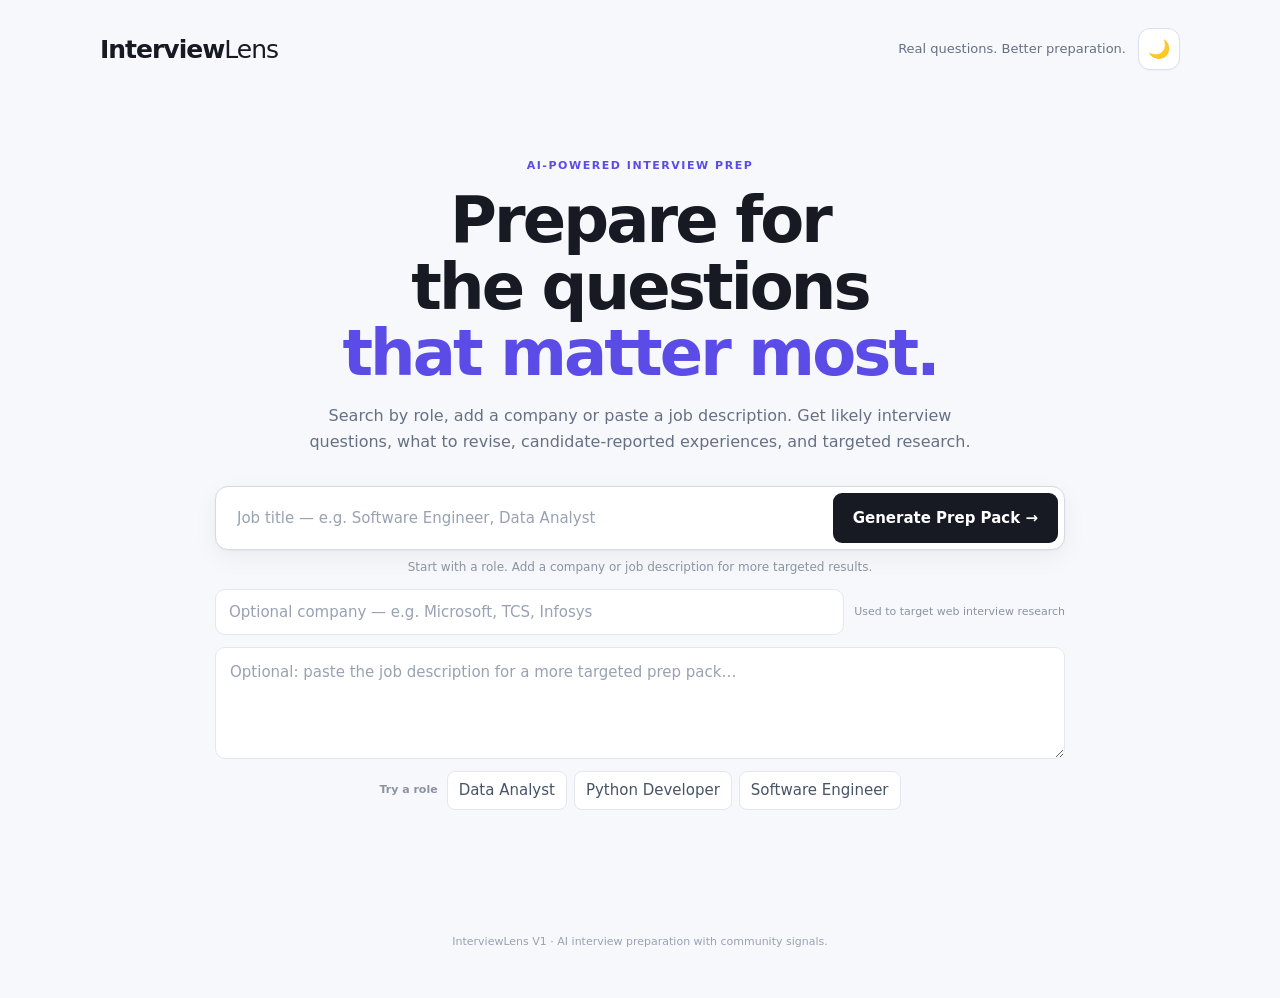
==== commit c2ea2d7a: "Make InterviewLens installable as an app" ====
--- a/interviewlens/index.html
+++ b/interviewlens/index.html
@@ -1 +1 @@
-<!doctype html><html lang="en"><head><meta charset="UTF-8"><meta name="viewport" content="width=device-width,initial-scale=1"><meta name="theme-color" content="#151827"><meta name="description" content="InterviewLens helps job seekers prepare for interviews with role-specific questions, web research, candidate-reported experiences, and an adaptive AI mock interview."><meta property="og:type" content="website"><meta property="og:title" content="InterviewLens — AI Interview Preparation"><meta property="og:description" content="Prepare with role-specific questions, real interview signals, web research, and adaptive AI mock interviews."><meta property="og:url" content="https://karanaldo-07.github.io/web/"><link rel="canonical" href="https://karanaldo-07.github.io/web/"><title>InterviewLens — AI Interview Preparation</title><link rel="stylesheet" href="style.css"><style>.q-actions{margin-left:39px;display:flex;gap:8px;flex-wrap:wrap}.asked,.report{border:1px solid #dfe2ec;background:#f7f8fb;border-radius:9px;padding:8px 11px;cursor:pointer}.asked.confirmed,.report.reported{background:#eaf8ef;border-color:#bfe6cb;color:#23703c}.section-note{margin:-5px 0 15px;color:#777d8d;font-size:13px;line-height:1.5}.experience-list{display:grid;gap:10px}.experience-item{padding:14px;border:1px solid #e5e6ee;border-radius:12px;background:#fbfbfe}.experience-item>div:first-child{display:flex;justify-content:space-between;gap:12px;align-items:start}.experience-item strong{line-height:1.45}.report-count{font-size:12px;font-weight:800;white-space:nowrap;color:#4f43c9}.experience-context{display:flex;gap:6px;flex-wrap:wrap;margin-top:9px}.experience-chip{font-size:11px;color:#686d7c;background:white;border:1px solid #e2e4ec;border-radius:20px;padding:5px 8px}.modal{position:fixed;inset:0;background:#15182766;display:grid;place-items:center;padding:20px;z-index:20}.modal.hidden{display:none}.modal-panel{position:relative;width:min(520px,100%);background:white;border-radius:18px;padding:25px;box-shadow:0 20px 70px #15182730}.modal-close{position:absolute;right:14px;top:10px;border:0;background:transparent;font-size:27px;color:#777d8d;cursor:pointer}.modal-panel h3{margin:4px 0 10px;font-size:24px}.report-question{padding:12px;background:#f7f8fc;border-radius:10px;color:#424756;line-height:1.5}.modal-panel label{display:block;font-size:13px;font-weight:700;margin-top:14px}.modal-panel input,.modal-panel select{display:block;width:100%;margin-top:6px;padding:11px 12px;border:1px solid #dfe2ec;border-radius:10px;font:inherit;background:white}.privacy-note{font-size:12px;color:#858998;line-height:1.5}.modal-actions{display:flex;justify-content:flex-end;gap:8px;margin-top:16px}.primary-action{border:0;border-radius:10px;padding:10px 14px;background:#151827;color:white;font-weight:700;cursor:pointer}.report-status{display:block;margin-top:10px;color:#4f43c9}.experience-card{background:#fff}.section-note{margin-top:-6px}@media(max-width:700px){.q-actions{margin-left:0}.experience-item>div:first-child{display:block}.report-count{display:block;margin-top:6px}.modal-panel{padding:22px}}.header-actions{display:flex;align-items:center;gap:12px}.theme-toggle{width:42px;height:42px;border:1px solid #dddfea;background:#fff;border-radius:12px;display:grid;place-items:center;cursor:pointer;font-size:18px;line-height:1}.theme-toggle:focus-visible{outline:3px solid #c9c4ff;outline-offset:2px}@media(max-width:700px){.header-actions{gap:0}}</style><script type="application/ld+json">{"@context":"https://schema.org","@type":"WebApplication","name":"InterviewLens","applicationCategory":"BusinessApplication","operatingSystem":"Web","description":"AI-powered interview preparation with role-specific questions, candidate-reported interview experiences, web research, and adaptive mock interviews.","url":"https://karanaldo-07.github.io/web/"}</script></head><body><main><header><div class="logo" aria-label="InterviewLens">Interview<span>Lens</span></div><div class="header-actions"><div class="tag">Real questions. Better preparation.</div><button id="themeToggle" class="theme-toggle" type="button" aria-label="Switch to dark mode" title="Switch to dark mode">🌙</button></div></header><section class="hero"><p class="eyebrow">AI-POWERED INTERVIEW PREP</p><h1>Know what they might ask.<br><span>Prepare before you walk in.</span></h1><p class="lead">Enter a job title or paste a job description. Get role-specific questions, topics, preparation steps, and community-verified interview signals.</p><div class="search"><label class="sr-only" for="role">Job title</label><input id="role" aria-label="Job title" autocomplete="organization-title" placeholder="Job title — e.g. Data Analyst, Python Developer"><button id="generate" type="button">Generate Prep Pack →</button></div><div class="research-input"><label class="sr-only" for="company">Company</label><input id="company" aria-label="Company" autocomplete="organization" placeholder="Optional company — e.g. TCS, Infosys, Microsoft"><span>Used to target web interview research</span></div><label class="sr-only" for="jd">Job description</label><textarea id="jd" aria-label="Job description" placeholder="Optional: paste the job description here for a more targeted pack..."></textarea><div class="examples"><button type="button" data-role="Data Analyst">Data Analyst</button><button type="button" data-role="Python Developer">Python Developer</button><button type="button" data-role="Software Engineer">Software Engineer</button></div></section><section id="results" class="hidden" aria-live="polite"><div class="result-head"><div><p class="eyebrow">YOUR PREP PACK</p><h2 id="resultTitle"></h2><p id="resultSub"></p></div><button id="reset" class="ghost" type="button">← New search</button></div><div class="grid"><article class="card wide"><div class="card-title"><h3>🔥 Top interview questions</h3><span id="confidence">Community confidence: building</span></div><div id="questions"></div></article><article class="card wide experience-card"><div class="card-title"><h3>🧑‍💼 Candidate interview experiences</h3><span>Community-reported context</span></div><p class="section-note">See which questions candidates report being asked most often, plus the interview round and difficulty they reported.</p><div id="experienceList" class="experience-list"></div></article><article class="card wide research-card"><div class="card-title"><h3>🌐 Web research</h3><span id="researchStatus">Not searched yet</span></div><div id="researchLeads" class="research-leads"></div><div id="sources" class="sources"></div></article><article class="card"><h3>🧠 Topics to revise</h3><ul id="topics"></ul></article><article class="card"><h3>💬 Behavioral questions</h3><ul id="behavioral"></ul></article><article class="card"><h3>✅ Before the interview</h3><ul id="checklist"></ul></article><article class="card trust"><h3>⭐ Community signal</h3><div class="signal" id="signalNumber">0</div><p>candidate confirmations</p><small>Recommendations and candidate-reported evidence are kept clearly separated.</small></article></div></section><div id="reportModal" class="modal hidden" role="dialog" aria-modal="true" aria-labelledby="reportTitle"><div class="modal-panel"><button id="closeReport" class="modal-close" aria-label="Close" type="button">×</button><p class="eyebrow">COMMUNITY REPORT</p><h3 id="reportTitle">Were you asked this?</h3><p id="reportQuestion" class="report-question"></p><label>Company (optional)<input id="reportCompany" maxlength="120" autocomplete="organization" placeholder="e.g. TCS"></label><label>Interview round<select id="reportRound"><option>Technical</option><option>Coding</option><option>System Design</option><option>HR / Behavioral</option><option>Managerial</option><option>Screening</option><option>Other</option></select></label><label>Difficulty<select id="reportDifficulty"><option>Easy</option><option selected>Medium</option><option>Hard</option></select></label><p class="privacy-note">Do not enter your name, email, phone number, or other personal information.</p><div class="modal-actions"><button id="cancelReport" class="ghost" type="button">Cancel</button><button id="submitReport" class="primary-action" type="button">Submit experience</button></div><small id="reportStatus" class="report-status"></small></div></div><noscript><p class="noscript">InterviewLens needs JavaScript enabled to generate your interview preparation pack.</p></noscript><footer>InterviewLens V1 · AI interview preparation with community signals.</footer></main><script>window.INTERVIEWLENS_API='https://interviewlens-api.vercel.app';</script><script src="theme.js"></script><script src="app.js"></script><script src="mock.js?v=4"></script></body></html>+<!doctype html><html lang="en"><head><meta charset="UTF-8"><meta name="viewport" content="width=device-width,initial-scale=1"><meta name="theme-color" content="#151827"><meta name="mobile-web-app-capable" content="yes"><meta name="apple-mobile-web-app-capable" content="yes"><meta name="apple-mobile-web-app-status-bar-style" content="black-translucent"><meta name="apple-mobile-web-app-title" content="InterviewLens"><link rel="manifest" href="manifest.webmanifest"><link rel="icon" href="icon.svg" type="image/svg+xml"><link rel="apple-touch-icon" href="icon.svg"><meta name="description" content="InterviewLens helps job seekers prepare for interviews with role-specific questions, web research, candidate-reported experiences, and an adaptive AI mock interview."><meta property="og:type" content="website"><meta property="og:title" content="InterviewLens — AI Interview Preparation"><meta property="og:description" content="Prepare with role-specific questions, real interview signals, web research, and adaptive AI mock interviews."><meta property="og:url" content="https://karanaldo-07.github.io/web/"><link rel="canonical" href="https://karanaldo-07.github.io/web/"><title>InterviewLens — AI Interview Preparation</title><link rel="stylesheet" href="style.css"><style>.q-actions{margin-left:39px;display:flex;gap:8px;flex-wrap:wrap}.asked,.report{border:1px solid #dfe2ec;background:#f7f8fb;border-radius:9px;padding:8px 11px;cursor:pointer}.asked.confirmed,.report.reported{background:#eaf8ef;border-color:#bfe6cb;color:#23703c}.section-note{margin:-5px 0 15px;color:#777d8d;font-size:13px;line-height:1.5}.experience-list{display:grid;gap:10px}.experience-item{padding:14px;border:1px solid #e5e6ee;border-radius:12px;background:#fbfbfe}.experience-item>div:first-child{display:flex;justify-content:space-between;gap:12px;align-items:start}.experience-item strong{line-height:1.45}.report-count{font-size:12px;font-weight:800;white-space:nowrap;color:#4f43c9}.experience-context{display:flex;gap:6px;flex-wrap:wrap;margin-top:9px}.experience-chip{font-size:11px;color:#686d7c;background:white;border:1px solid #e2e4ec;border-radius:20px;padding:5px 8px}.modal{position:fixed;inset:0;background:#15182766;display:grid;place-items:center;padding:20px;z-index:20}.modal.hidden{display:none}.modal-panel{position:relative;width:min(520px,100%);background:white;border-radius:18px;padding:25px;box-shadow:0 20px 70px #15182730}.modal-close{position:absolute;right:14px;top:10px;border:0;background:transparent;font-size:27px;color:#777d8d;cursor:pointer}.modal-panel h3{margin:4px 0 10px;font-size:24px}.report-question{padding:12px;background:#f7f8fc;border-radius:10px;color:#424756;line-height:1.5}.modal-panel label{display:block;font-size:13px;font-weight:700;margin-top:14px}.modal-panel input,.modal-panel select{display:block;width:100%;margin-top:6px;padding:11px 12px;border:1px solid #dfe2ec;border-radius:10px;font:inherit;background:white}.privacy-note{font-size:12px;color:#858998;line-height:1.5}.modal-actions{display:flex;justify-content:flex-end;gap:8px;margin-top:16px}.primary-action{border:0;border-radius:10px;padding:10px 14px;background:#151827;color:white;font-weight:700;cursor:pointer}.report-status{display:block;margin-top:10px;color:#4f43c9}.experience-card{background:#fff}.section-note{margin-top:-6px}@media(max-width:700px){.q-actions{margin-left:0}.experience-item>div:first-child{display:block}.report-count{display:block;margin-top:6px}.modal-panel{padding:22px}}.header-actions{display:flex;align-items:center;gap:12px}.theme-toggle{width:42px;height:42px;border:1px solid #dddfea;background:#fff;border-radius:12px;display:grid;place-items:center;cursor:pointer;font-size:18px;line-height:1}.theme-toggle:focus-visible{outline:3px solid #c9c4ff;outline-offset:2px}@media(max-width:700px){.header-actions{gap:0}}</style><script type="application/ld+json">{"@context":"https://schema.org","@type":"WebApplication","name":"InterviewLens","applicationCategory":"BusinessApplication","operatingSystem":"Web","description":"AI-powered interview preparation with role-specific questions, candidate-reported interview experiences, web research, and adaptive mock interviews.","url":"https://karanaldo-07.github.io/web/"}</script></head><body><main><header><div class="logo" aria-label="InterviewLens">Interview<span>Lens</span></div><div class="header-actions"><div class="tag">Real questions. Better preparation.</div><button id="themeToggle" class="theme-toggle" type="button" aria-label="Switch to dark mode" title="Switch to dark mode">🌙</button></div></header><section class="hero"><p class="eyebrow">AI-POWERED INTERVIEW PREP</p><h1>Know what they might ask.<br><span>Prepare before you walk in.</span></h1><p class="lead">Enter a job title or paste a job description. Get role-specific questions, topics, preparation steps, and community-verified interview signals.</p><div class="search"><label class="sr-only" for="role">Job title</label><input id="role" aria-label="Job title" autocomplete="organization-title" placeholder="Job title — e.g. Data Analyst, Python Developer"><button id="generate" type="button">Generate Prep Pack →</button></div><div class="research-input"><label class="sr-only" for="company">Company</label><input id="company" aria-label="Company" autocomplete="organization" placeholder="Optional company — e.g. TCS, Infosys, Microsoft"><span>Used to target web interview research</span></div><label class="sr-only" for="jd">Job description</label><textarea id="jd" aria-label="Job description" placeholder="Optional: paste the job description here for a more targeted pack..."></textarea><div class="examples"><button type="button" data-role="Data Analyst">Data Analyst</button><button type="button" data-role="Python Developer">Python Developer</button><button type="button" data-role="Software Engineer">Software Engineer</button></div></section><section id="results" class="hidden" aria-live="polite"><div class="result-head"><div><p class="eyebrow">YOUR PREP PACK</p><h2 id="resultTitle"></h2><p id="resultSub"></p></div><button id="reset" class="ghost" type="button">← New search</button></div><div class="grid"><article class="card wide"><div class="card-title"><h3>🔥 Top interview questions</h3><span id="confidence">Community confidence: building</span></div><div id="questions"></div></article><article class="card wide experience-card"><div class="card-title"><h3>🧑‍💼 Candidate interview experiences</h3><span>Community-reported context</span></div><p class="section-note">See which questions candidates report being asked most often, plus the interview round and difficulty they reported.</p><div id="experienceList" class="experience-list"></div></article><article class="card wide research-card"><div class="card-title"><h3>🌐 Web research</h3><span id="researchStatus">Not searched yet</span></div><div id="researchLeads" class="research-leads"></div><div id="sources" class="sources"></div></article><article class="card"><h3>🧠 Topics to revise</h3><ul id="topics"></ul></article><article class="card"><h3>💬 Behavioral questions</h3><ul id="behavioral"></ul></article><article class="card"><h3>✅ Before the interview</h3><ul id="checklist"></ul></article><article class="card trust"><h3>⭐ Community signal</h3><div class="signal" id="signalNumber">0</div><p>candidate confirmations</p><small>Recommendations and candidate-reported evidence are kept clearly separated.</small></article></div></section><div id="reportModal" class="modal hidden" role="dialog" aria-modal="true" aria-labelledby="reportTitle"><div class="modal-panel"><button id="closeReport" class="modal-close" aria-label="Close" type="button">×</button><p class="eyebrow">COMMUNITY REPORT</p><h3 id="reportTitle">Were you asked this?</h3><p id="reportQuestion" class="report-question"></p><label>Company (optional)<input id="reportCompany" maxlength="120" autocomplete="organization" placeholder="e.g. TCS"></label><label>Interview round<select id="reportRound"><option>Technical</option><option>Coding</option><option>System Design</option><option>HR / Behavioral</option><option>Managerial</option><option>Screening</option><option>Other</option></select></label><label>Difficulty<select id="reportDifficulty"><option>Easy</option><option selected>Medium</option><option>Hard</option></select></label><p class="privacy-note">Do not enter your name, email, phone number, or other personal information.</p><div class="modal-actions"><button id="cancelReport" class="ghost" type="button">Cancel</button><button id="submitReport" class="primary-action" type="button">Submit experience</button></div><small id="reportStatus" class="report-status"></small></div></div><noscript><p class="noscript">InterviewLens needs JavaScript enabled to generate your interview preparation pack.</p></noscript><footer>InterviewLens V1 · AI interview preparation with community signals.</footer></main><script>window.INTERVIEWLENS_API='https://interviewlens-api.vercel.app';</script><script src="theme.js"></script><script src="app.js"></script><script src="mock.js?v=4"></script><script>if('serviceWorker' in navigator){window.addEventListener('load',()=>navigator.serviceWorker.register('./sw.js').catch(()=>{}));}</script></body></html>
--- a/interviewlens/style.css
+++ b/interviewlens/style.css
@@ -1,45 +1,220 @@
-*{box-sizing:border-box}body{margin:0;font-family:Inter,system-ui,-apple-system,Segoe UI,sans-serif;background:#f7f8fc;color:#151827}main{max-width:1120px;margin:auto;padding:28px 20px}header{display:flex;justify-content:space-between;align-items:center}.logo{font-size:25px;font-weight:800}.logo span{font-weight:400}.tag{color:#777b8a;font-size:14px}.hero{padding:92px 0 65px;text-align:center}.eyebrow{font-size:12px;font-weight:800;letter-spacing:1.8px;color:#6b5cff}.hero h1{font-size:clamp(38px,6vw,68px);line-height:1.02;margin:15px 0}.hero h1 span{color:#6b5cff}.lead{max-width:720px;margin:0 auto 30px;color:#666b7a;font-size:17px;line-height:1.6}.search{display:flex;max-width:850px;margin:auto;background:#fff;padding:7px;border:1px solid #e1e3ec;border-radius:16px;box-shadow:0 10px 35px #1c214008}.search input{flex:1;border:0;outline:0;padding:16px;font-size:16px;min-width:0}.search button,#generate{border:0;border-radius:11px;padding:0 23px;background:#151827;color:white;font-weight:700;cursor:pointer}.research-input{display:flex;align-items:center;gap:10px;width:850px;max-width:100%;margin:13px auto 0;text-align:left}.research-input input{flex:1;min-width:0;border:1px solid #e1e3ec;border-radius:12px;padding:13px 15px;font:inherit;outline:0;background:#fff} .research-input span{font-size:12px;color:#858998;white-space:nowrap}textarea{display:block;width:850px;max-width:100%;height:110px;margin:13px auto;border:1px solid #e1e3ec;border-radius:14px;padding:16px;font:inherit;resize:vertical;outline:0}.examples{display:flex;gap:8px;justify-content:center;flex-wrap:wrap}.examples button,.ghost{border:1px solid #dddfea;background:white;padding:9px 13px;border-radius:20px;cursor:pointer;color:#555}.hidden{display:none}.result-head{display:flex;justify-content:space-between;align-items:end;margin-bottom:22px}.result-head h2{font-size:36px;margin:5px 0}.result-head p{color:#707585}.grid{display:grid;grid-template-columns:repeat(2,1fr);gap:16px}.card{background:white;border:1px solid #e3e5ed;border-radius:18px;padding:22px}.wide{grid-column:1/-1}.card h3{margin:0 0 16px}.card-title{display:flex;justify-content:space-between;gap:15px;align-items:center}.card-title span{font-size:12px;color:#737888}.q{border-top:1px solid #eeeef3;padding:17px 0}.q:first-child{border-top:0}.q-head{display:flex;gap:13px}.q-num{font-weight:800;color:#8b90a0}.q p{margin:0;font-weight:650;line-height:1.45}.q small{display:block;margin:8px 0 10px 39px;color:#8a8e9c}.answer{margin:0 0 10px 39px;border-left:3px solid #e3e5ed;padding-left:10px}.answer summary{cursor:pointer;color:#4f43c9;font-size:13px;font-weight:700}.answer p{margin:8px 0 0;color:#686d7c;font-size:13px;line-height:1.5;font-weight:400}.asked{margin-left:39px;border:1px solid #dfe2ec;background:#f7f8fb;border-radius:9px;padding:8px 11px;cursor:pointer}.asked.confirmed{background:#eaf8ef;border-color:#bfe6cb;color:#23703c}.card ul{padding-left:20px;margin:0}.card li{padding:7px 0;color:#565b6a;line-height:1.4}.trust{text-align:center}.signal{font-size:46px;font-weight:800;color:#6b5cff;margin:10px}.trust p{margin:0 0 12px;color:#666}.trust small{color:#858998;line-height:1.5;display:block}.research-card{background:#fbfbfe}.research-leads{display:grid;gap:10px}.lead-item{padding:14px;border:1px solid #e5e6ee;border-radius:12px;background:#fff}.lead-item p{margin:0 0 7px;font-weight:650;line-height:1.45}.lead-item small{color:#858998}.sources{margin-top:16px;display:grid;gap:8px}.source{padding:12px 14px;border:1px solid #e7e8ef;border-radius:10px;background:#fff}.source a{font-weight:700;color:#4f43c9;text-decoration:none}.source small{display:block;margin-top:5px;color:#858998;line-height:1.4}.research-empty{padding:12px 0;color:#777d8d;line-height:1.5}.sr-only{position:absolute;width:1px;height:1px;padding:0;margin:-1px;overflow:hidden;clip:rect(0,0,0,0);white-space:nowrap;border:0}.noscript{max-width:720px;margin:20px auto;padding:14px;border:1px solid #e3e5ed;border-radius:12px;background:#fff;text-align:center;color:#555b6b}.search input:focus-visible,.research-input input:focus-visible,textarea:focus-visible,.examples button:focus-visible,.ghost:focus-visible,.search button:focus-visible,.asked:focus-visible{outline:3px solid #c9c4ff;outline-offset:2px}.modal-panel input:focus-visible,.modal-panel select:focus-visible,.primary-action:focus-visible,.modal-close:focus-visible{outline:3px solid #c9c4ff;outline-offset:2px}button:disabled{opacity:.65;cursor:not-allowed}footer{text-align:center;color:#969aa7;font-size:12px;padding:60px 0 20px}@media(max-width:700px){main{padding:20px 14px}.tag{display:none}.hero{padding:60px 0 40px}.search{display:block;background:transparent;border:0;box-shadow:none}.search input{width:100%;background:white;border:1px solid #e1e3ec;border-radius:12px;margin-bottom:8px}.search button{height:52px;width:100%}.research-input{display:block}.research-input input{width:100%}.research-input span{display:block;margin:7px 2px 0}.grid{grid-template-columns:1fr}.wide{grid-column:auto}.result-head{align-items:start;gap:10px}.result-head h2{font-size:28px}.ghost{white-space:nowrap}.q-actions{margin-left:0}}
-
-/* Dark mode follows the user's operating-system/browser preference. */
-@media(prefers-color-scheme:dark){
-  :root{color-scheme:dark}
-  body{background:#0f1117;color:#f2f4f8}
-  .tag{color:#9aa1b2}
-  .lead,.result-head p,.trust p{color:#a9afbd}
-  .search{background:#171a22;border-color:#2b3040;box-shadow:0 10px 35px #00000035}
-  .search input,.research-input input,textarea{background:#171a22;color:#f2f4f8;border-color:#2b3040}
-  .search input::placeholder,.research-input input::placeholder,textarea::placeholder{color:#737b8e}
-  .search button,#generate,.primary-action{background:#f2f4f8;color:#11131a}
-  .examples button,.ghost{background:#171a22;border-color:#303647;color:#d7dbe5}
-  .card{background:#171a22;border-color:#2b3040}
-  .card-title span,.q-num,.q small,.section-note,.research-empty,.mock-progress,.mock-intro span,.mock-loading{color:#9aa1b2}
-  .q{border-top-color:#2b3040}
-  .answer{border-left-color:#343b4d}
-  .asked{background:#202530;border-color:#343b4d;color:#dce1eb}
-  .asked.confirmed{background:#163122;border-color:#2b6742;color:#8ee0aa}
-  .research-card{background:#13161d}
-  .lead-item,.source{background:#171a22;border-color:#2b3040}
-  .source a,.answer summary{color:#9b90ff}
-  .card li,.answer p,.research-leads,.source small{color:#aeb5c3}
-  .trust small,footer{color:#737b8e}
-  .modal{background:#000000a6}
-  .modal-panel{background:#171a22;color:#f2f4f8;box-shadow:0 20px 70px #00000070}
-  .modal-close{color:#9aa1b2}
-  .report-question{background:#202530;color:#dfe3eb}
-  .modal-panel input,.modal-panel select{background:#11141a;color:#f2f4f8;border-color:#343b4d}
-  .privacy-note{color:#8e96a8}
-  .experience-card{background:#171a22}
-  .experience-item{background:#13161d;border-color:#2b3040}
-  .experience-chip{background:#202530;border-color:#343b4d;color:#aeb5c3}
-  .report-status{color:#9b90ff}
-  .mock-intro,.mock-question,.mock-final,.mock-report{background:#13161d!important;border-color:#2b3040!important}
-  .mock-question{color:#f2f4f8}
-  .mock-answer{background:#171a22!important;color:#f2f4f8;border-color:#343b4d!important}
-  .mock-feedback{background:#171a22!important;border-color:#2b3040!important}
-  .mock-score{background:#202530!important}
-  .mock-feedback li,.mock-report .report-summary,.mock-report-section li{color:#aeb5c3!important}
-  .mock-report-section{background:#202530!important}
-  .mock-summary div{border-top-color:#2b3040}
-  .mock-error{background:#3a2915!important;color:#f2c778!important}
-  .search input:focus-visible,.research-input input:focus-visible,textarea:focus-visible,.examples button:focus-visible,.ghost:focus-visible,.search button:focus-visible,.asked:focus-visible,.modal-panel input:focus-visible,.modal-panel select:focus-visible,.primary-action:focus-visible,.modal-close:focus-visible{outline-color:#8d83ff}
-}
+/* InterviewLens — product UI */
+:root{
+  color-scheme:light;
+  --bg:#f7f8fb;
+  --surface:#ffffff;
+  --surface-subtle:#fbfbfd;
+  --text:#171923;
+  --text-muted:#667085;
+  --text-soft:#8a93a3;
+  --border:#e4e7ec;
+  --border-strong:#d6dae3;
+  --accent:#5b4ce8;
+  --accent-hover:#4d3fd4;
+  --accent-soft:#f0eeff;
+  --success:#18794e;
+  --success-bg:#edf9f3;
+  --danger-bg:#fff5ed;
+  --danger-text:#9a5b18;
+  --shadow:0 1px 2px rgb(16 24 40 / 4%),0 8px 24px rgb(16 24 40 / 5%);
+  --shadow-focus:0 0 0 4px rgb(91 76 232 / 14%);
+  --radius-sm:8px;
+  --radius-md:12px;
+  --radius-lg:16px;
+}
+
+html{box-sizing:border-box;scroll-behavior:smooth}
+*,*::before,*::after{box-sizing:inherit}
+body{margin:0;background:var(--bg);color:var(--text);font-family:Inter,ui-sans-serif,system-ui,-apple-system,BlinkMacSystemFont,"Segoe UI",sans-serif;font-size:15px;line-height:1.5;-webkit-font-smoothing:antialiased;text-rendering:optimizeLegibility}
+button,input,textarea,select{font:inherit}
+button{touch-action:manipulation}
+main{width:min(1120px,100%);margin-inline:auto;padding:28px 20px}
+
+header{display:flex;align-items:center;justify-content:space-between;min-height:42px}
+.logo{font-size:25px;line-height:1;font-weight:800;letter-spacing:-.04em}
+.logo span{font-weight:400}
+.header-actions{display:flex;align-items:center;gap:14px}
+.tag{color:var(--text-muted);font-size:13px}
+.theme-toggle{width:40px;height:40px;border:1px solid var(--border);border-radius:10px;background:var(--surface);color:var(--text);display:grid;place-items:center;cursor:pointer;font-size:17px;line-height:1;box-shadow:0 1px 2px rgb(16 24 40 / 3%);transition:background-color .16s ease,border-color .16s ease,transform .16s ease}
+.theme-toggle:hover{border-color:var(--border-strong);background:var(--surface-subtle)}
+.theme-toggle:active{transform:translateY(1px)}
+
+.hero{padding:88px 0 68px;text-align:center}
+.eyebrow{margin:0;color:var(--accent);font-size:11px;font-weight:800;letter-spacing:.14em;line-height:1.4}
+.hero h1{max-width:850px;margin:14px auto 16px;font-size:clamp(40px,5.8vw,64px);line-height:1.04;letter-spacing:-.045em;font-weight:760;text-wrap:balance}
+.hero h1 span{color:var(--accent)}
+.lead{max-width:700px;margin:0 auto 30px;color:var(--text-muted);font-size:16px;line-height:1.65;text-wrap:pretty}
+
+.search{display:flex;width:min(850px,100%);margin-inline:auto;padding:6px;background:var(--surface);border:1px solid var(--border-strong);border-radius:13px;box-shadow:var(--shadow)}
+.search:focus-within{border-color:color-mix(in srgb,var(--accent) 45%,var(--border));box-shadow:var(--shadow-focus),var(--shadow)}
+.search input{flex:1;min-width:0;padding:14px 15px;border:0;outline:0;background:transparent;color:var(--text);font-size:15px}
+.search input::placeholder,.research-input input::placeholder,textarea::placeholder{color:#98a2b3}
+.search button,#generate{min-height:46px;padding-inline:20px;border:0;border-radius:9px;background:var(--text);color:#fff;font-weight:700;cursor:pointer;transition:background-color .16s ease,transform .16s ease}
+.search button:hover,#generate:hover{background:#272a35}
+.search button:active,#generate:active{transform:translateY(1px)}
+
+.research-input{display:flex;align-items:center;gap:10px;width:min(850px,100%);margin:12px auto 0;text-align:left}
+.research-input input{flex:1;min-width:0;padding:11px 13px;border:1px solid var(--border);border-radius:10px;outline:0;background:var(--surface);color:var(--text)}
+.research-input input:focus{border-color:var(--accent);box-shadow:var(--shadow-focus)}
+.research-input span{color:var(--text-soft);font-size:11px;white-space:nowrap}
+textarea{display:block;width:min(850px,100%);height:112px;margin:12px auto;border:1px solid var(--border);border-radius:10px;padding:13px 14px;resize:vertical;outline:0;background:var(--surface);color:var(--text);line-height:1.5}
+textarea:focus{border-color:var(--accent);box-shadow:var(--shadow-focus)}
+.examples{display:flex;justify-content:center;flex-wrap:wrap;gap:7px}
+.examples button,.ghost{padding:7px 11px;border:1px solid var(--border);border-radius:8px;background:var(--surface);color:#475467;cursor:pointer;transition:background-color .16s ease,border-color .16s ease,color .16s ease}
+.examples button:hover,.ghost:hover{border-color:var(--border-strong);background:var(--surface-subtle);color:var(--text)}
+
+.hidden{display:none!important}
+.result-head{display:flex;align-items:end;justify-content:space-between;gap:20px;margin-bottom:20px}
+.result-head h2{margin:5px 0;font-size:34px;line-height:1.15;letter-spacing:-.025em;text-wrap:balance}
+.result-head p{margin:0;color:var(--text-muted)}
+.grid{display:grid;grid-template-columns:repeat(2,minmax(0,1fr));gap:14px}
+.card{container-type:inline-size;background:var(--surface);border:1px solid var(--border);border-radius:var(--radius-lg);padding:20px;box-shadow:0 1px 2px rgb(16 24 40 / 2%)}
+.wide{grid-column:1/-1}
+.card h3{margin:0 0 14px;font-size:17px;line-height:1.35;letter-spacing:-.015em}
+.card-title{display:flex;align-items:center;justify-content:space-between;gap:14px}
+.card-title span{color:var(--text-soft);font-size:11px;font-weight:600;white-space:nowrap}
+
+.q{padding:16px 0;border-top:1px solid #eef0f4}
+.q:first-child{border-top:0}
+.q-head{display:flex;gap:12px}
+.q-num{flex:0 0 auto;color:#98a2b3;font-weight:750;font-variant-numeric:tabular-nums}
+.q p{margin:0;font-weight:650;line-height:1.5}
+.q small{display:block;margin:7px 0 10px 35px;color:var(--text-soft);line-height:1.45}
+.answer{margin:0 0 10px 35px;padding-left:11px;border-left:2px solid var(--border)}
+.answer summary{color:var(--accent);font-size:12px;font-weight:700;cursor:pointer}
+.answer summary:hover{text-decoration:underline;text-underline-offset:3px}
+.answer p{margin:7px 0 0;color:var(--text-muted);font-size:13px;line-height:1.55}
+.asked{margin-left:35px;padding:7px 10px;border:1px solid var(--border);border-radius:8px;background:var(--surface-subtle);color:#475467;font-size:12px;cursor:pointer}
+.asked:hover{border-color:var(--border-strong)}
+.asked.confirmed{background:var(--success-bg);border-color:#b7e4cd;color:var(--success)}
+
+.card ul{margin:0;padding-left:18px}
+.card li{padding:5px 0;color:#475467;line-height:1.5}
+.trust{text-align:center}
+.signal{margin:8px 0;font-size:42px;font-weight:800;line-height:1;color:var(--accent);font-variant-numeric:tabular-nums}
+.trust p{margin:0 0 10px;color:var(--text-muted)}
+.trust small{display:block;color:var(--text-soft);line-height:1.55}
+
+.research-card{background:var(--surface-subtle)}
+.research-leads{display:grid;gap:9px}
+.lead-item{padding:13px;border:1px solid var(--border);border-radius:var(--radius-md);background:var(--surface)}
+.lead-item p{margin:0 0 6px;font-weight:650;line-height:1.45}
+.lead-item small{color:var(--text-soft)}
+.sources{display:grid;gap:7px;margin-top:14px}
+.source{padding:11px 13px;border:1px solid var(--border);border-radius:10px;background:var(--surface)}
+.source a{color:var(--accent);font-weight:700;text-decoration:none}
+.source a:hover{text-decoration:underline;text-underline-offset:3px}
+.source small{display:block;margin-top:4px;color:var(--text-soft);line-height:1.45}
+.research-empty{padding:10px 0;color:var(--text-muted);line-height:1.5}
+
+.sr-only{position:absolute;width:1px;height:1px;padding:0;margin:-1px;overflow:hidden;clip:rect(0 0 0 0);white-space:nowrap;border:0}
+.noscript{max-width:700px;margin:20px auto;padding:13px;border:1px solid var(--border);border-radius:10px;background:var(--surface);color:var(--text-muted);text-align:center}
+button:disabled{opacity:.55;cursor:not-allowed}
+button:focus-visible,input:focus-visible,textarea:focus-visible,select:focus-visible,summary:focus-visible{outline:3px solid color-mix(in srgb,var(--accent) 35%,transparent);outline-offset:2px}
+footer{padding:56px 0 20px;color:#98a2b3;font-size:11px;text-align:center}
+
+/* Component-generated mock interview UI */
+.mock-intro,.mock-question,.mock-final,.mock-report{border-radius:var(--radius-lg)!important}
+
+@container (max-width:560px){
+  .card-title{align-items:flex-start;flex-direction:column;gap:4px}
+  .card-title span{white-space:normal}
+}
+
+@media (max-width:760px){
+  main{padding:20px 14px}
+  .tag{display:none}
+  .hero{padding:62px 0 44px}
+  .hero h1{font-size:clamp(38px,10vw,52px)}
+  .lead{font-size:15px}
+  .search{display:block;padding:0;border:0;background:transparent;box-shadow:none}
+  .search:focus-within{box-shadow:none}
+  .search input{width:100%;min-height:50px;margin-bottom:8px;border:1px solid var(--border);border-radius:10px;background:var(--surface)}
+  .search button,#generate{width:100%}
+  .research-input{display:block}
+  .research-input input{width:100%}
+  .research-input span{display:block;margin:6px 2px 0}
+  .grid{grid-template-columns:1fr}
+  .wide{grid-column:auto}
+  .result-head{align-items:flex-start;gap:12px}
+  .result-head h2{font-size:28px}
+  .ghost{white-space:nowrap}
+  .q-actions{margin-left:0}
+}
+
+@media (max-width:480px){
+  .header-actions{gap:0}
+  .theme-toggle{width:38px;height:38px}
+  .hero{padding-top:52px}
+  .hero h1{letter-spacing:-.04em}
+  .card{padding:17px}
+}
+
+/* Manual theme selected by theme.js. */
+html[data-theme="dark"]{
+  color-scheme:dark;
+  --bg:#0e1015;
+  --surface:#171a21;
+  --surface-subtle:#13161c;
+  --text:#f1f3f7;
+  --text-muted:#aab2c0;
+  --text-soft:#7f8999;
+  --border:#2a303b;
+  --border-strong:#363d4a;
+  --accent:#8b7cf6;
+  --accent-hover:#9b8dff;
+  --accent-soft:#26213e;
+  --success:#86d5aa;
+  --success-bg:#142b20;
+  --danger-bg:#352718;
+  --danger-text:#efbd78;
+  --shadow:0 1px 2px rgb(0 0 0 / 22%),0 10px 28px rgb(0 0 0 / 16%);
+  --shadow-focus:0 0 0 4px rgb(139 124 246 / 18%);
+}
+html[data-theme="dark"] body{background:var(--bg);color:var(--text)}
+html[data-theme="dark"] .theme-toggle{background:var(--surface);color:var(--text);border-color:var(--border-strong)}
+html[data-theme="dark"] .search button,html[data-theme="dark"] #generate,html[data-theme="dark"] .primary-action{background:#f3f4f6;color:#12141a}
+html[data-theme="dark"] .search button:hover,html[data-theme="dark"] #generate:hover{background:#fff}
+html[data-theme="dark"] .asked.confirmed{background:var(--success-bg);border-color:#285f46;color:var(--success)}
+html[data-theme="dark"] .experience-item{background:var(--surface-subtle);border-color:var(--border)}
+html[data-theme="dark"] .experience-chip{background:#202530;border-color:var(--border-strong);color:var(--text-muted)}
+html[data-theme="dark"] .modal{background:rgb(0 0 0 / 68%)}
+html[data-theme="dark"] .modal-panel{background:var(--surface);color:var(--text);box-shadow:0 24px 70px rgb(0 0 0 / 45%)}
+html[data-theme="dark"] .modal-close{color:var(--text-soft)}
+html[data-theme="dark"] .report-question{background:#202530;color:#dfe3eb}
+html[data-theme="dark"] .modal-panel input,html[data-theme="dark"] .modal-panel select{background:#101319;color:var(--text);border-color:var(--border-strong)}
+html[data-theme="dark"] .privacy-note{color:var(--text-soft)}
+html[data-theme="dark"] .report-status{color:var(--accent)}
+html[data-theme="dark"] .mock-intro,html[data-theme="dark"] .mock-question,html[data-theme="dark"] .mock-final,html[data-theme="dark"] .mock-report{background:#13161c!important;border-color:var(--border)!important;color:var(--text)}
+html[data-theme="dark"] .mock-answer,html[data-theme="dark"] .mock-feedback{background:#171a21!important;border-color:var(--border)!important;color:var(--text)}
+html[data-theme="dark"] .mock-score,html[data-theme="dark"] .mock-report-section{background:#202530!important}
+html[data-theme="dark"] .mock-feedback li,html[data-theme="dark"] .mock-report .report-summary,html[data-theme="dark"] .mock-report-section li{color:var(--text-muted)!important}
+html[data-theme="dark"] .mock-error{background:var(--danger-bg)!important;color:var(--danger-text)!important}
+
+/* Respect the OS preference when no manual theme has been selected. */
+@media (prefers-color-scheme:dark){
+  :root:not([data-theme="light"]){
+    color-scheme:dark;
+    --bg:#0e1015;--surface:#171a21;--surface-subtle:#13161c;--text:#f1f3f7;--text-muted:#aab2c0;--text-soft:#7f8999;--border:#2a303b;--border-strong:#363d4a;--accent:#8b7cf6;--accent-hover:#9b8dff;--accent-soft:#26213e;--success:#86d5aa;--success-bg:#142b20;--danger-bg:#352718;--danger-text:#efbd78;--shadow:0 1px 2px rgb(0 0 0 / 22%),0 10px 28px rgb(0 0 0 / 16%);--shadow-focus:0 0 0 4px rgb(139 124 246 / 18%);
+  }
+  :root:not([data-theme="light"]) body{background:var(--bg);color:var(--text)}
+  :root:not([data-theme="light"]) .theme-toggle{background:var(--surface);color:var(--text);border-color:var(--border-strong)}
+  :root:not([data-theme="light"]) .search button,:root:not([data-theme="light"]) #generate,:root:not([data-theme="light"]) .primary-action{background:#f3f4f6;color:#12141a}
+  :root:not([data-theme="light"]) .card{background:var(--surface);border-color:var(--border)}
+  :root:not([data-theme="light"]) .research-card{background:var(--surface-subtle)}
+  :root:not([data-theme="light"]) .lead-item,:root:not([data-theme="light"]) .source{background:var(--surface);border-color:var(--border)}
+  :root:not([data-theme="light"]) .asked{background:#202530;border-color:var(--border-strong);color:#dce1eb}
+  :root:not([data-theme="light"]) .asked.confirmed{background:var(--success-bg);border-color:#285f46;color:var(--success)}
+  :root:not([data-theme="light"]) .modal{background:rgb(0 0 0 / 68%)}
+  :root:not([data-theme="light"]) .modal-panel{background:var(--surface);color:var(--text)}
+  :root:not([data-theme="light"]) .modal-panel input,:root:not([data-theme="light"]) .modal-panel select{background:#101319;color:var(--text);border-color:var(--border-strong)}
+  :root:not([data-theme="light"]) .mock-intro,:root:not([data-theme="light"]) .mock-question,:root:not([data-theme="light"]) .mock-final,:root:not([data-theme="light"]) .mock-report{background:#13161c!important;border-color:var(--border)!important;color:var(--text)}
+  :root:not([data-theme="light"]) .mock-answer,:root:not([data-theme="light"]) .mock-feedback{background:#171a21!important;border-color:var(--border)!important;color:var(--text)}
+  :root:not([data-theme="light"]) .mock-score,:root:not([data-theme="light"]) .mock-report-section{background:#202530!important}
+  :root:not([data-theme="light"]) .mock-feedback li,:root:not([data-theme="light"]) .mock-report .report-summary,:root:not([data-theme="light"]) .mock-report-section li{color:var(--text-muted)!important}
+}
+
+@media (prefers-reduced-motion:reduce){
+  html{scroll-behavior:auto}
+  *,*::before,*::after{scroll-behavior:auto!important;transition-duration:.01ms!important;animation-duration:.01ms!important;animation-iteration-count:1!important}
+}
